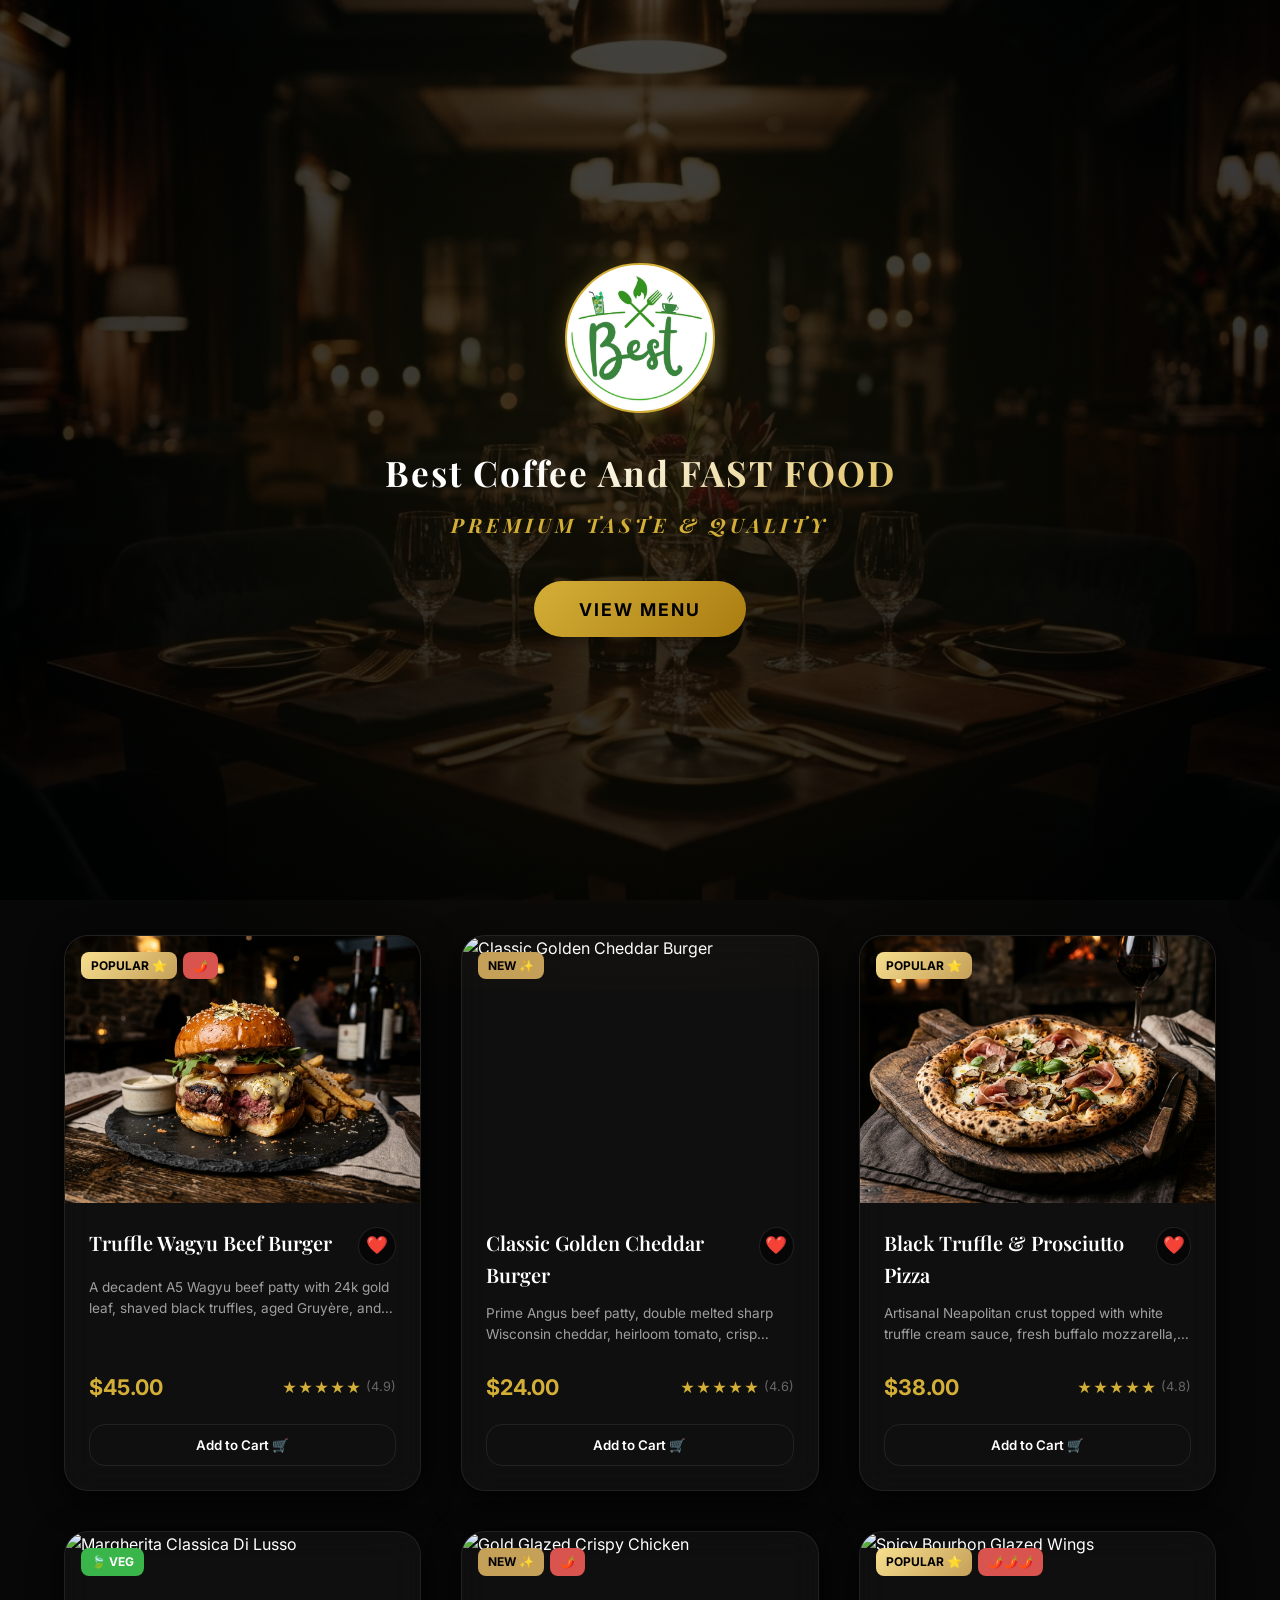
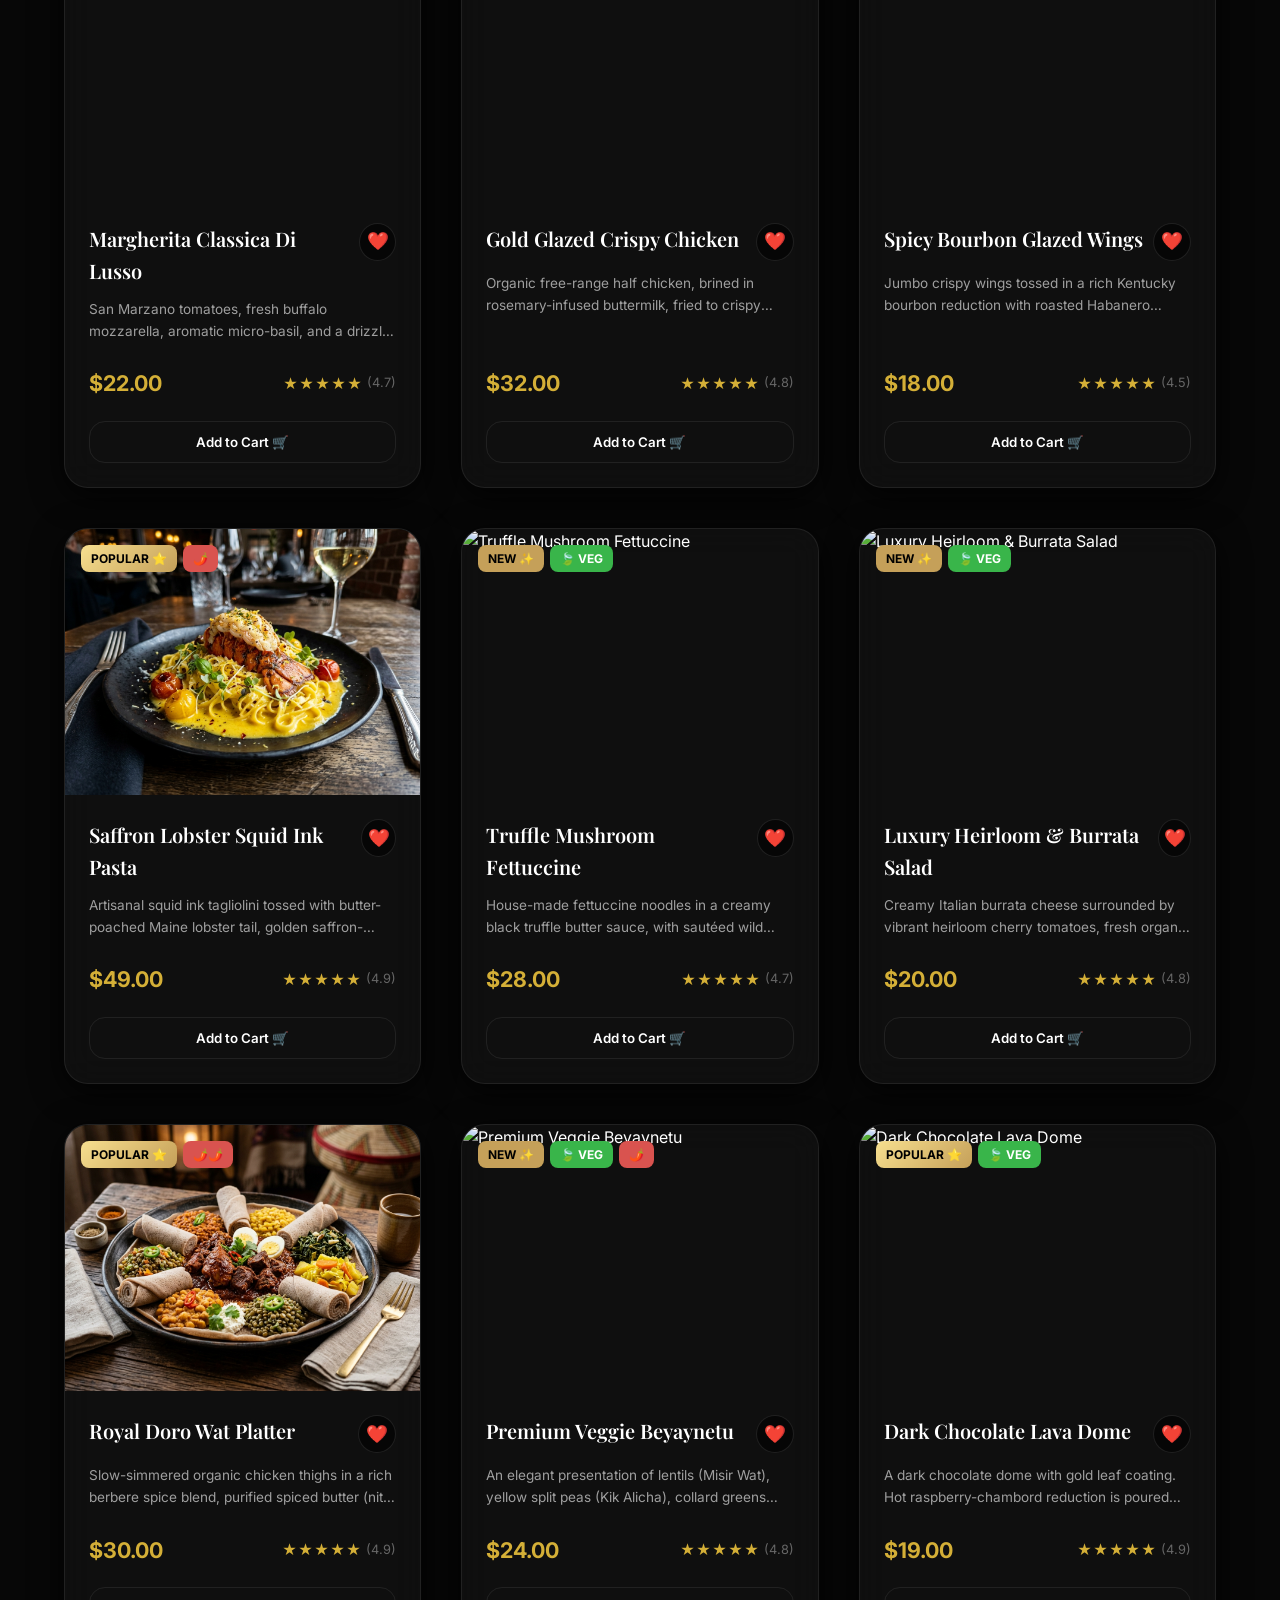
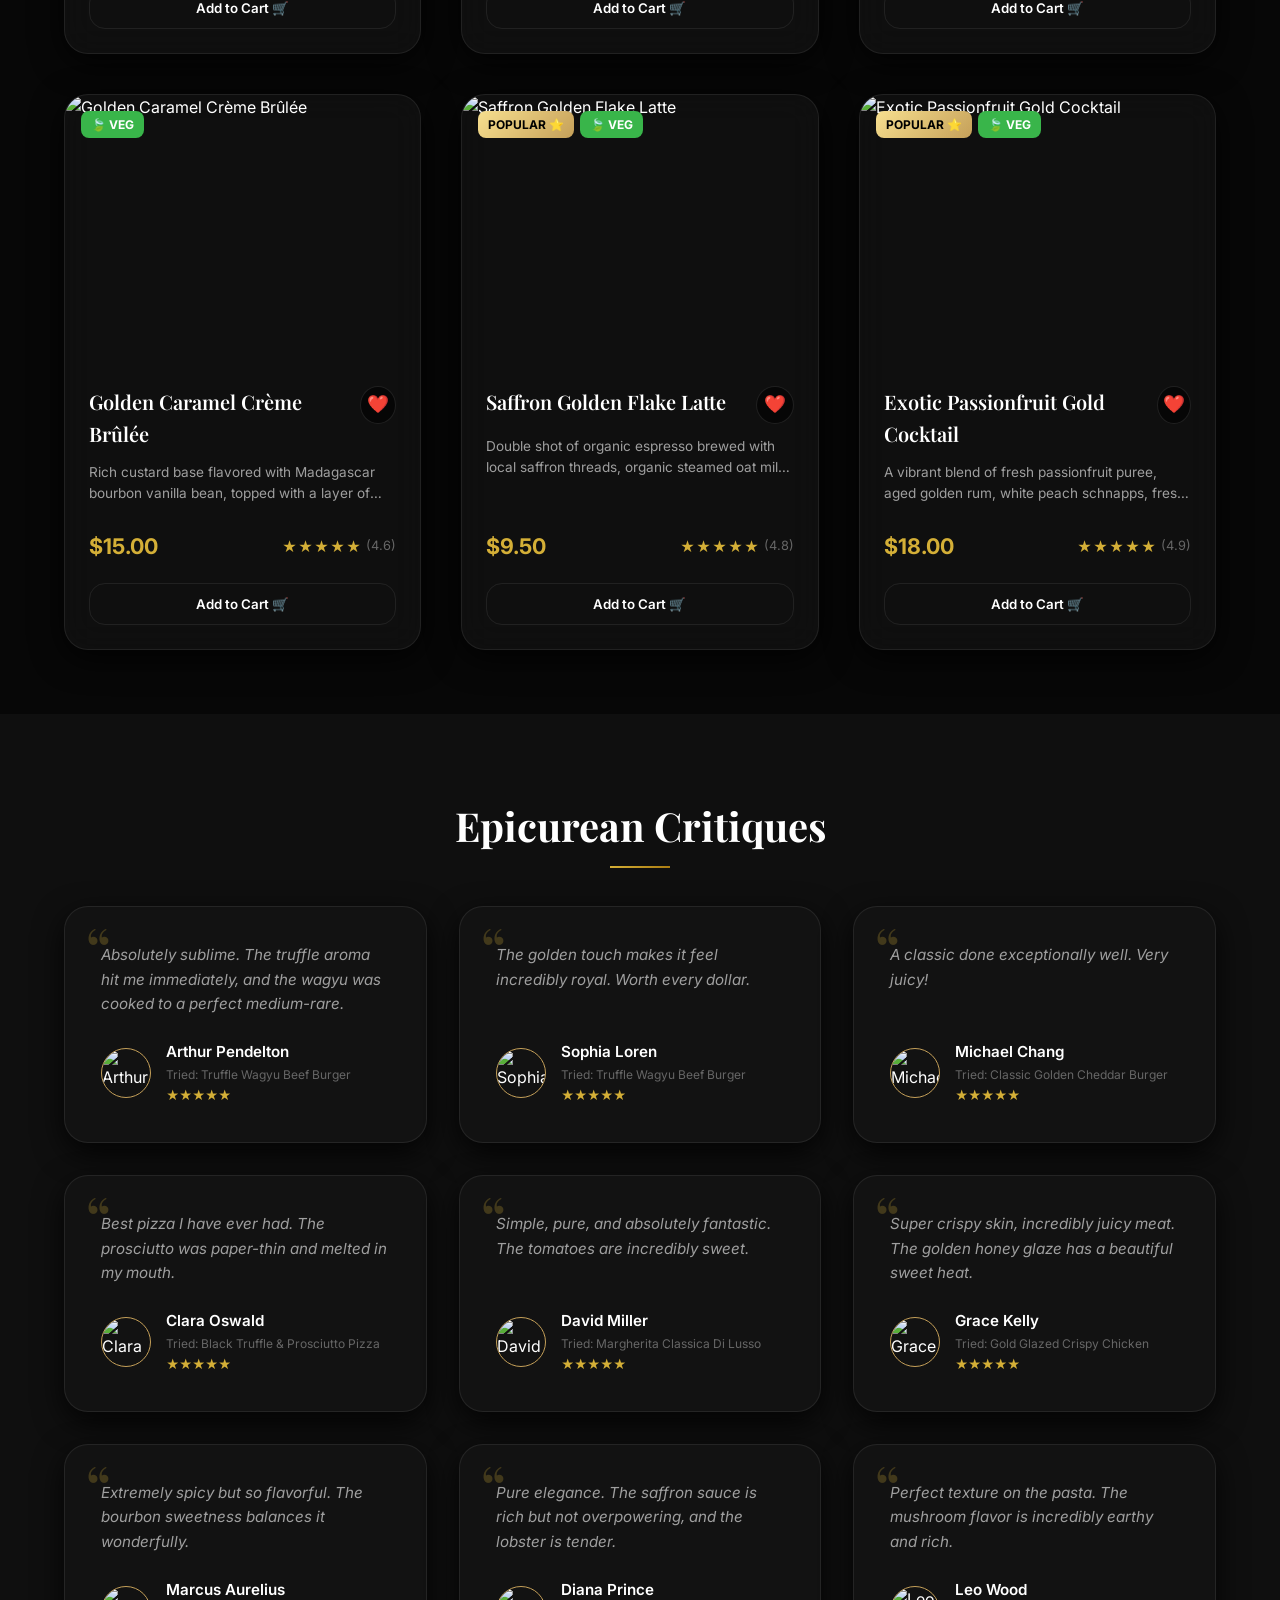
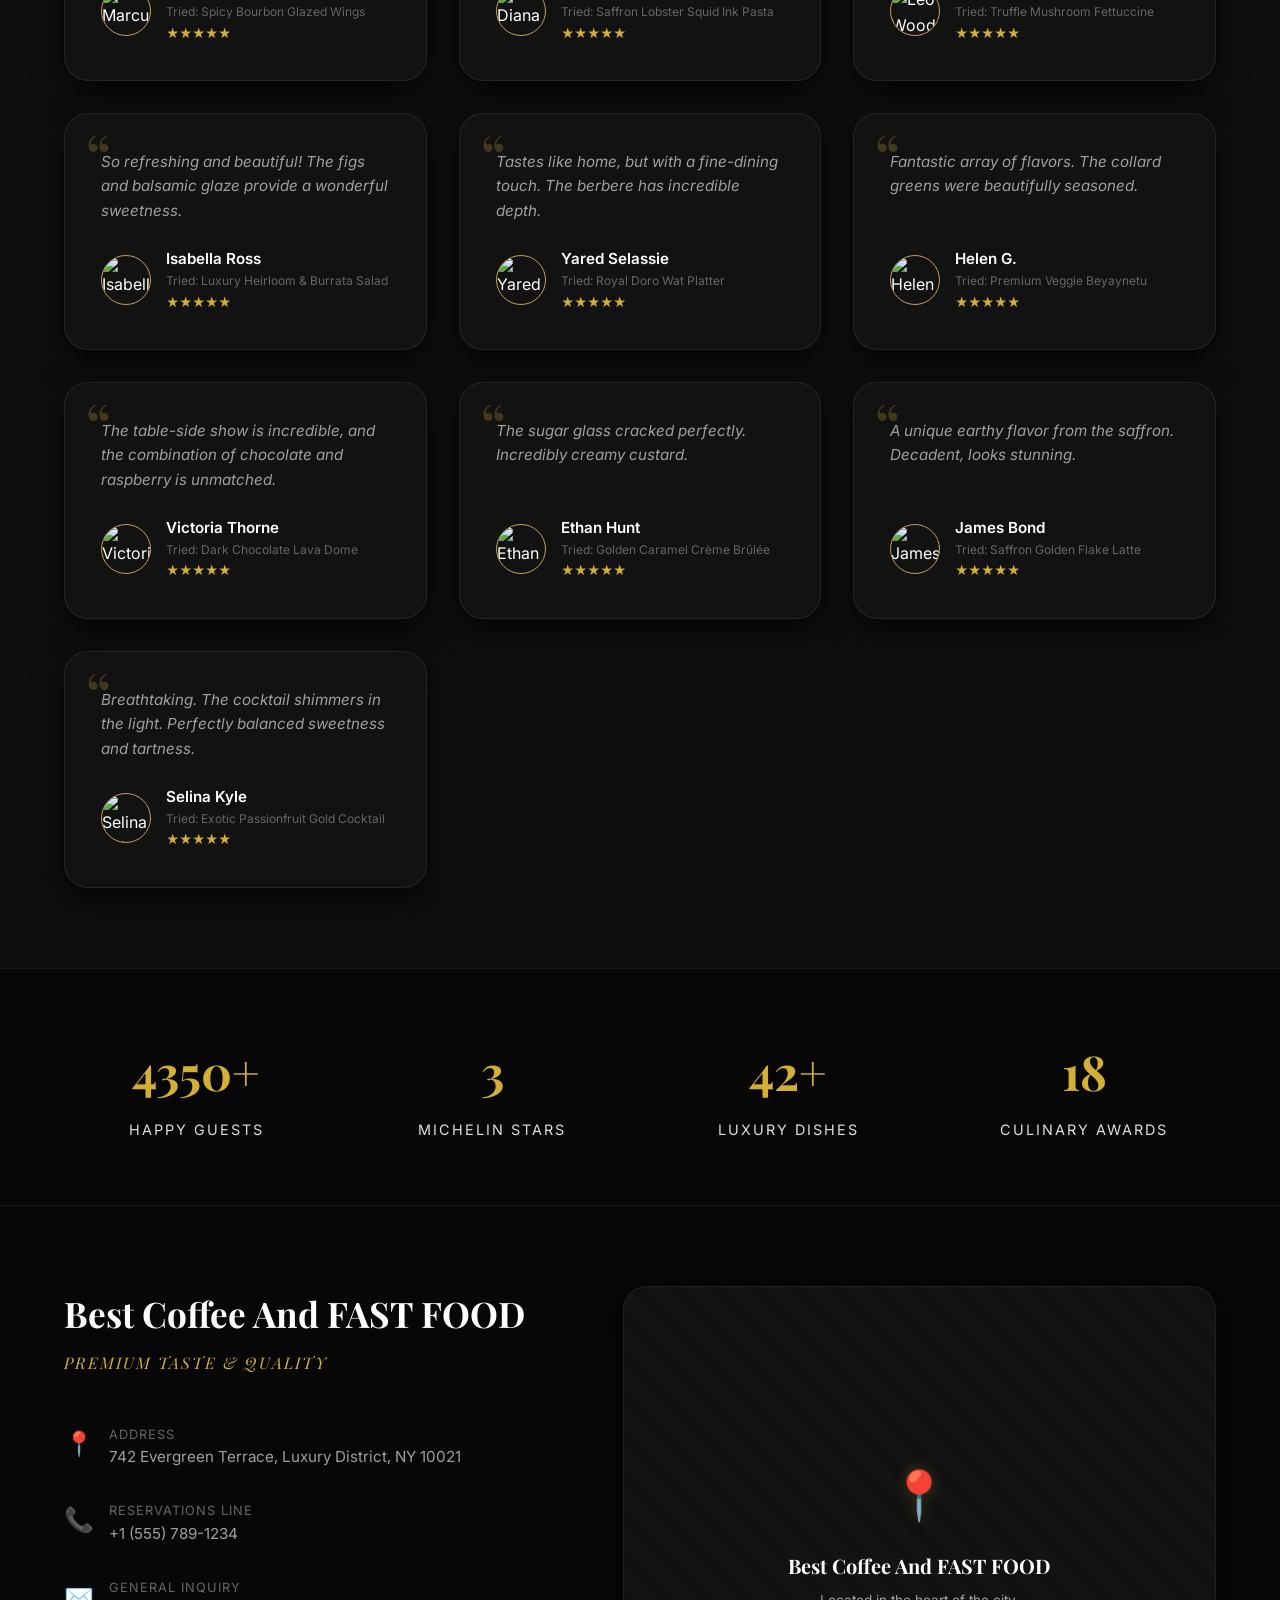
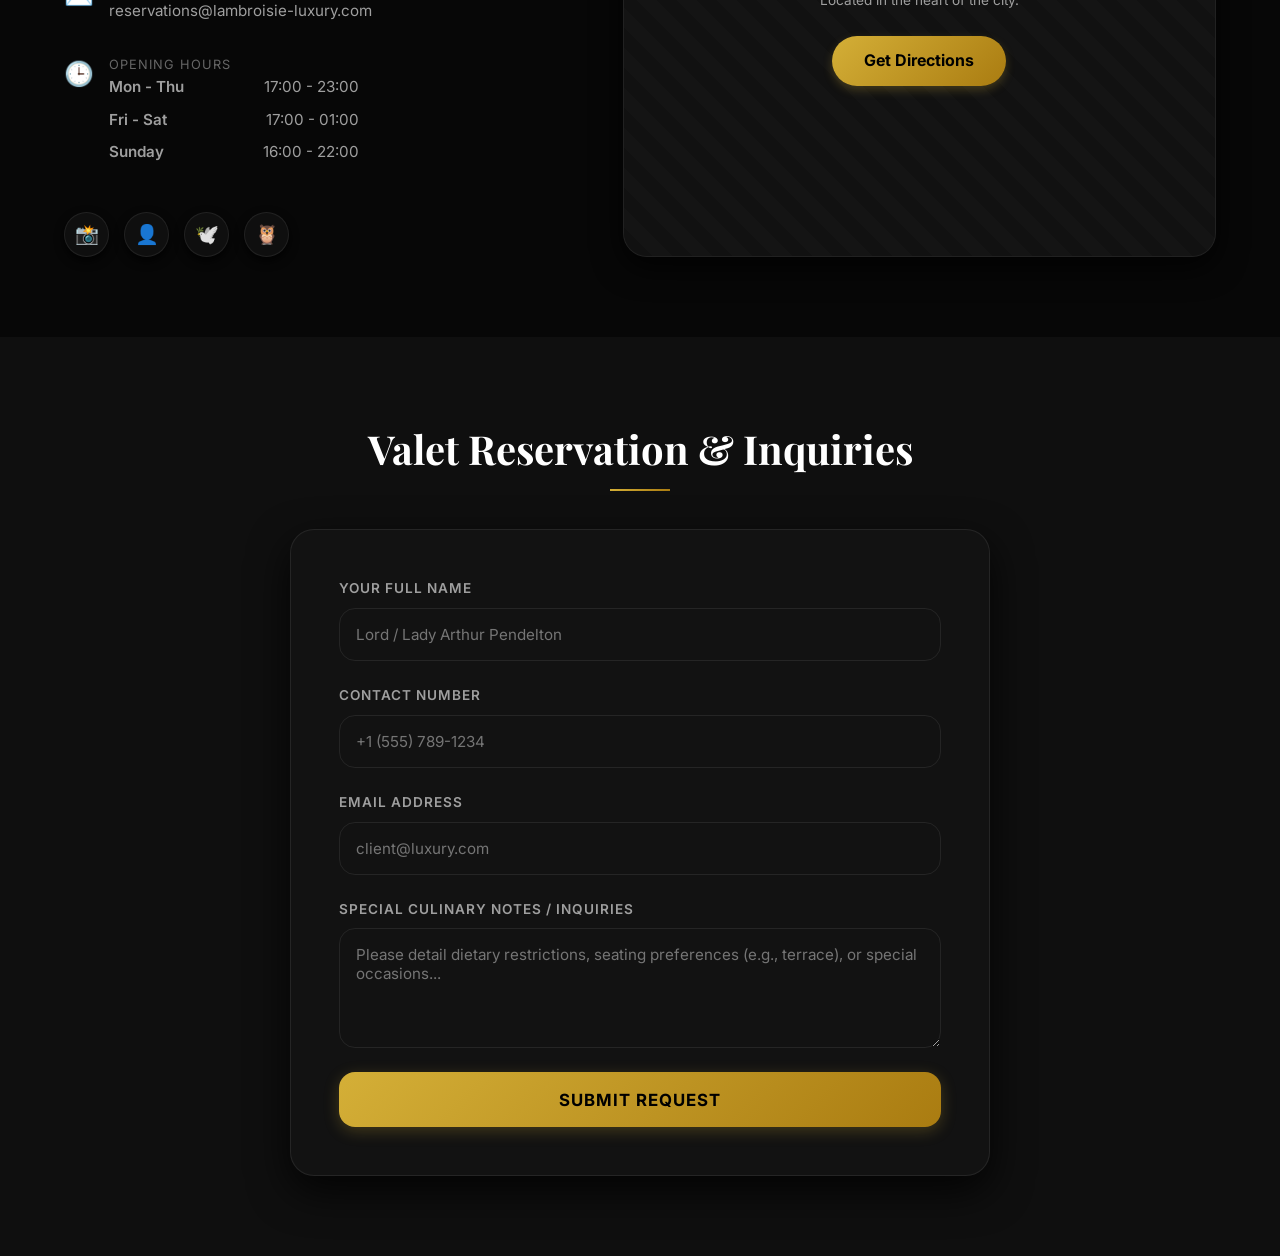
==== index.html @ 85e6dff6 "ff" ====
<!DOCTYPE html>
<html lang="en">
<head>
  <meta charset="UTF-8">
  <meta name="viewport" content="width=device-width, initial-scale=1.0">
  <title>Best Coffee And FAST FOOD | Premium Digital Culinary Experience</title>
  <meta name="description" content="Immerse yourself in a premium digital menu selection of exquisite coffee and fast food delights at Best Coffee And FAST FOOD.">
  
  <!-- CSS Stylesheets -->
  <link rel="stylesheet" href="css/style.css">
  <link rel="stylesheet" href="css/animations.css">
  <link rel="stylesheet" href="css/responsive.css">
</head>
<body class="dark-theme">

  <!-- 1. Welcoming Landing Page Overlay -->
  <div id="welcome-page">
    <div class="welcome-ambient-glow"></div>
    <div class="welcome-content">
      <img class="welcome-logo" src="images/logo.jpg" alt="L'Ambroisie Logo">
      <h1 class="welcome-title" style="font-size: 2.2rem;">Best Coffee And FAST FOOD</h1>
      <h2 class="welcome-subtitle">Premium Taste & Quality</h2>
      <button id="enter-menu-btn" class="welcome-btn" aria-label="Enter Digital Menu">View Menu</button>
    </div>
  </div>

  <!-- 2. Sticky Navigation Header -->
  <header id="main-header">
    <div class="brand-container">
      <img class="header-logo" src="images/logo.jpg" alt="L'Ambroisie Logo">
      <span class="header-title" style="font-size: 1.15rem;">Best Coffee And FAST FOOD</span>
    </div>
    
    <nav class="nav-menu" id="nav-menu">
      <ul class="nav-links">
        <li><a href="#hero-showcase">Welcome</a></li>
        <li><a href="#menu-section">Our Menu</a></li>
        <li><a href="#reviews-section">Critiques</a></li>
        <li><a href="#info-section">L'Atelier</a></li>
        <li><a href="#contact-section">Reservations</a></li>
      </ul>
    </nav>

    <div class="header-actions">
      <!-- Theme toggle -->
      <button class="action-btn" id="theme-toggle" aria-label="Switch Theme">☀️</button>
      
      <!-- QR Trigger -->
      <button class="action-btn" id="qr-toggle-btn" aria-label="Show QR Code">📱</button>

      <!-- Cart FAB (Header Action) -->
      <button class="action-btn" id="cart-toggle-btn" aria-label="View Shopping Cart">
        🛒
        <span id="cart-badge">0</span>
      </button>

      <!-- Hamburger menu (Mobile) -->
      <button class="hamburger" id="hamburger-btn" aria-label="Open Navigation Menu">
        <span class="bar"></span>
        <span class="bar"></span>
        <span class="bar"></span>
      </button>
    </div>
  </header>

  <!-- 3. Hero Section (Slides / Showcase) -->
  <section id="hero-showcase">
    <h2 class="hero-showcase-title" style="font-size: 3rem;">Best Coffee And FAST FOOD</h2>
    <span class="hero-showcase-subtitle">Premium Taste & Quality</span>
  </section>

  <!-- 4. Main Menu & Category Section -->
  <section id="menu-section" class="menu-section">
    <h2 class="section-title">Chef's Selection</h2>
    
    <!-- Controls (Search and Filters trigger) -->
    <div class="menu-controls">
      <div class="search-box-container">
        <button class="search-icon-btn" aria-label="Search Submit">🔍</button>
        <input class="search-input" type="text" id="search-input" placeholder="Search by name, description, ingredients...">
        <button class="search-clear" id="search-clear" aria-label="Clear Search">&times;</button>
      </div>
      
      <button class="filter-btn-trigger" id="filter-toggle-btn">
        <span>Filters</span> ⚙️
      </button>
    </div>

    <!-- Category Scrollable Row -->
    <div class="category-scroller-container">
      <div class="category-scroller" id="category-tabs">
        <!-- Rendered dynamically -->
      </div>
    </div>

    <!-- Food Cards Grid -->
    <div class="food-grid" id="food-grid">
      <!-- Rendered dynamically (or skeletons initially) -->
    </div>
  </section>

  <!-- 5. Reviews Critiques Section -->
  <section id="reviews-section" class="reviews-section">
    <h2 class="section-title">Epicurean Critiques</h2>
    <div class="reviews-carousel" id="reviews-carousel">
      <!-- Rendered dynamically -->
    </div>
  </section>

  <!-- 6. Counters Section -->
  <section id="counters-section" class="counters-section">
    <div class="counter-card">
      <div class="counter-val-wrapper"><span class="counter-val" data-target="15000">0</span>+</div>
      <div class="counter-label">Happy Guests</div>
    </div>
    <div class="counter-card">
      <div class="counter-val-wrapper"><span class="counter-val" data-target="3">0</span></div>
      <div class="counter-label">Michelin Stars</div>
    </div>
    <div class="counter-card">
      <div class="counter-val-wrapper"><span class="counter-val" data-target="42">0</span>+</div>
      <div class="counter-label">Luxury Dishes</div>
    </div>
    <div class="counter-card">
      <div class="counter-val-wrapper"><span class="counter-val" data-target="18">0</span></div>
      <div class="counter-label">Culinary Awards</div>
    </div>
  </section>

  <!-- 7. Restaurant Info / Map Section -->
  <section id="info-section" class="info-section">
    <div class="info-grid">
      <div class="info-details-column">
        <div class="info-header">
          <h3 class="info-restaurant-name">Best Coffee And FAST FOOD</h3>
          <span class="info-restaurant-tagline">Premium Taste & Quality</span>
        </div>

        <div class="info-item">
          <div class="info-icon">📍</div>
          <div class="info-text">
            <span class="info-label">Address</span>
            <span class="info-val">742 Evergreen Terrace, Luxury District, NY 10021</span>
          </div>
        </div>

        <div class="info-item">
          <div class="info-icon">📞</div>
          <div class="info-text">
            <span class="info-label">Reservations Line</span>
            <span class="info-val">+1 (555) 789-1234</span>
          </div>
        </div>

        <div class="info-item">
          <div class="info-icon">✉️</div>
          <div class="info-text">
            <span class="info-label">General Inquiry</span>
            <span class="info-val">reservations@lambroisie-luxury.com</span>
          </div>
        </div>

        <div class="info-item">
          <div class="info-icon">🕒</div>
          <div class="info-text">
            <span class="info-label">Opening Hours</span>
            <div class="hours-list">
              <div class="hours-row"><span>Mon - Thu</span> <span>17:00 - 23:00</span></div>
              <div class="hours-row"><span>Fri - Sat</span> <span>17:00 - 01:00</span></div>
              <div class="hours-row"><span>Sunday</span> <span>16:00 - 22:00</span></div>
            </div>
          </div>
        </div>

        <div class="social-links">
          <a class="social-icon" href="#" aria-label="Instagram">📸</a>
          <a class="social-icon" href="#" aria-label="Facebook">👤</a>
          <a class="social-icon" href="#" aria-label="Twitter">🕊️</a>
          <a class="social-icon" href="#" aria-label="Tripadvisor">🦉</a>
        </div>
      </div>

      <!-- Styled Map Placeholder -->
      <div class="map-column">
        <div class="map-placeholder-bg"></div>
        <div class="map-content">
          <div class="map-marker">📍</div>
          <h4 class="map-location-title">Best Coffee And FAST FOOD</h4>
          <p class="map-location-desc">Located in the heart of the city.</p>
          <a href="https://maps.google.com" target="_blank" rel="noopener noreferrer" class="directions-btn">Get Directions</a>
        </div>
      </div>
    </div>
  </section>

  <!-- 8. Reservation Form Section -->
  <section id="contact-section" class="contact-section">
    <h2 class="section-title">Valet Reservation & Inquiries</h2>
    <div class="contact-container">
      <form id="contact-form" novalidate>
        <div class="form-group">
          <label class="form-label" for="contact-name">Your Full Name</label>
          <input class="form-input" type="text" id="contact-name" placeholder="Lord / Lady Arthur Pendelton" required>
        </div>

        <div class="form-group">
          <label class="form-label" for="contact-phone">Contact Number</label>
          <input class="form-input" type="tel" id="contact-phone" placeholder="+1 (555) 789-1234" required>
        </div>

        <div class="form-group">
          <label class="form-label" for="contact-email">Email Address</label>
          <input class="form-input" type="email" id="contact-email" placeholder="client@luxury.com" required>
        </div>

        <div class="form-group">
          <label class="form-label" for="contact-message">Special Culinary Notes / Inquiries</label>
          <textarea class="form-input" id="contact-message" placeholder="Please detail dietary restrictions, seating preferences (e.g., terrace), or special occasions..." required></textarea>
        </div>

        <button class="submit-btn" type="submit">Submit Request</button>
      </form>
    </div>
  </section>

  <!-- 9. Cart Sliding Drawer -->
  <div class="overlay" id="cart-overlay"></div>
  <div class="drawer" id="cart-drawer">
    <div class="drawer-header">
      <h3 class="drawer-title">Selected Delicacies</h3>
      <button class="drawer-close" id="close-cart-btn" aria-label="Close Cart">&times;</button>
    </div>
    <div class="drawer-body">
      <div class="cart-items" id="cart-items">
        <!-- Rendered dynamically -->
      </div>
    </div>
    <div class="drawer-footer">
      <div class="cart-summary-row">
        <span>Subtotal</span>
        <span id="cart-subtotal">$0.00</span>
      </div>
      <div class="cart-summary-row">
        <span>V.A.T (10%)</span>
        <span id="cart-tax">$0.00</span>
      </div>
      <div class="cart-summary-row">
        <span>Service Charge (5%)</span>
        <span id="cart-service">$0.00</span>
      </div>
      <div class="cart-summary-row grand-total">
        <span>Total Sum</span>
        <span id="cart-total">$0.00</span>
      </div>
      <div class="cart-drawer-buttons">
        <button class="cart-btn clear-btn" id="clear-cart-btn">Clear</button>
        <button class="cart-btn checkout-btn" id="checkout-btn">Checkout</button>
      </div>
    </div>
  </div>

  <!-- 10. Filters Sliding Drawer -->
  <div class="overlay" id="filter-overlay"></div>
  <div class="drawer" id="filter-drawer">
    <div class="drawer-header">
      <h3 class="drawer-title">Refine Selection</h3>
      <button class="drawer-close" id="close-filter-btn" aria-label="Close Filters">&times;</button>
    </div>
    <div class="drawer-body">
      <!-- Price Limit -->
      <div class="filter-group">
        <h4 class="filter-group-title">Maximum Budget</h4>
        <div class="price-slider-container">
          <input class="range-input" type="range" id="filter-price-slider" min="5" max="60" value="60">
          <div class="price-range-info">
            <span>$5</span>
            <span id="filter-price-val">$60</span>
          </div>
        </div>
      </div>

      <!-- Specific Badges -->
      <div class="filter-group">
        <h4 class="filter-group-title">Dietary & Style</h4>
        
        <div class="toggle-item">
          <div class="toggle-label">
            <span class="toggle-label-title">Vegetarian</span>
            <span class="toggle-label-desc">Only display plant-based creations</span>
          </div>
          <label class="switch">
            <input type="checkbox" id="filter-veg">
            <span class="slider"></span>
          </label>
        </div>

        <div class="toggle-item">
          <div class="toggle-label">
            <span class="toggle-label-title">Spicy Pleasures</span>
            <span class="toggle-label-desc">Include dishes with spice profiles</span>
          </div>
          <label class="switch">
            <input type="checkbox" id="filter-spicy">
            <span class="slider"></span>
          </label>
        </div>

        <div class="toggle-item">
          <div class="toggle-label">
            <span class="toggle-label-title">Michelin Popular</span>
            <span class="toggle-label-desc">Popular guest recommendations</span>
          </div>
          <label class="switch">
            <input type="checkbox" id="filter-popular">
            <span class="slider"></span>
          </label>
        </div>

        <div class="toggle-item">
          <div class="toggle-label">
            <span class="toggle-label-title">New Arrivals</span>
            <span class="toggle-label-desc">Freshly prepared creations</span>
          </div>
          <label class="switch">
            <input type="checkbox" id="filter-new">
            <span class="slider"></span>
          </label>
        </div>
      </div>
    </div>
    <div class="drawer-footer">
      <div class="cart-drawer-buttons">
        <button class="cart-btn clear-btn" id="reset-filters-btn">Reset</button>
        <button class="cart-btn checkout-btn" id="apply-filters-btn">Apply</button>
      </div>
    </div>
  </div>

  <!-- 11. Food Details Modal Popup -->
  <div class="modal-overlay" id="details-overlay"></div>
  <div class="modal-container" id="details-modal">
    <button class="modal-close-btn" id="close-modal-btn" aria-label="Close Details Modal">&times;</button>
    <div class="modal-body">
      <div class="modal-grid">
        <div class="modal-img-wrapper">
          <img id="modal-img" src="" alt="">
        </div>
        <div class="modal-content-wrapper">
          <div class="modal-title-row">
            <h3 class="modal-title" id="modal-title">Food Item</h3>
          </div>
          <div class="modal-meta-row">
            <span class="modal-price" id="modal-price">$0.00</span>
            <span class="modal-rating-text" id="modal-rating">★ 4.9 (24 Reviews)</span>
          </div>
          <p class="modal-desc" id="modal-desc">Detailed item description goes here.</p>

          <div class="modal-specs">
            <div class="spec-item">
              <span class="spec-label">Est. Calories</span>
              <span class="spec-val" id="modal-calories">000 kcal</span>
            </div>
            <div class="spec-item">
              <span class="spec-label">Cooking Time</span>
              <span class="spec-val" id="modal-time">00 min</span>
            </div>
          </div>

          <div class="modal-lists">
            <div>
              <h4 class="modal-list-title">Ingredients</h4>
              <ul id="modal-ingredients">
                <!-- Rendered dynamically -->
              </ul>
            </div>
            <div>
              <h4 class="modal-list-title">Allergens</h4>
              <ul id="modal-allergens">
                <!-- Rendered dynamically -->
              </ul>
            </div>
          </div>

          <!-- Quantity / Buy selectors -->
          <div class="modal-action-row">
            <div class="modal-qty-container">
              <button class="modal-qty-btn" id="modal-dec-qty">-</button>
              <span class="modal-qty-val" id="modal-qty-val">1</span>
              <button class="modal-qty-btn" id="modal-inc-qty">+</button>
            </div>
            <button class="modal-add-btn" id="modal-add-cart-btn">Add to Selection</button>
          </div>

          <!-- Customer Reviews section -->
          <div class="modal-reviews-section">
            <h4 class="modal-reviews-title">Gastronomic Appraisals</h4>
            <div class="modal-reviews-list" id="modal-reviews-list">
              <!-- Rendered dynamically -->
            </div>
          </div>
        </div>
      </div>
    </div>
  </div>

  <!-- 12. QR Code Viewer Modal -->
  <div class="modal-overlay" id="qr-overlay"></div>
  <div class="modal-container" id="qr-modal" style="max-width: 400px;">
    <button class="modal-close-btn" id="close-qr-btn" aria-label="Close QR Modal">&times;</button>
    <div class="qr-modal-body">
      <h3 class="modal-title">Mobile Menu Sync</h3>
      <p class="qr-desc" style="margin-top: 0.5rem;">Scan with your mobile camera to take Best Coffee And FAST FOOD with you.</p>
      
      <!-- Premium inline golden SVG QR Code -->
      <div class="qr-code-wrapper">
        <svg width="200" height="200" viewBox="0 0 29 29" fill="none" xmlns="http://www.w3.org/2000/svg">
          <!-- Background QR blocks -->
          <rect width="29" height="29" fill="#FFFFFF"/>
          <path d="M0 0h9v9H0V0zm1 1v7h7V1H1zm1 1h5v5H2V2zm8-2h1v1h-1V0zm2 0h2v1h-2V0zm4 0h1v1h-1V0zm1 0h2v2h-1v-1h-1V0zm2 0h1v3h-1V0zm1 0h1v1h-1V0zm-9 2h1v1h-1V2zm4 0h1v1h-1V2zm1 0h1v1h-1V2zm-9 7h1v1h-1V9zm6 0h1v1h-1V9zm6 0h1v1h-1V9zm2 0h1v1h-1V9zm2 0h1v1h-1V9zm-16 1h9v9H0v-9zm1 1v7h7V11H1zm1 1h5v5H2v-5zm17-2h1v1h-1v-1zm1 0h2v1h-2v-1zm4 0h1v1h-1v-1zm-9 2h1v1h-1v-1zm2 0h1v1h-1v-1zm5 0h1v1h-1v-1zm2 0h1v1h-1v-1zm-10 2h2v1h-2v-1zm3 0h1v1h-1v-1zm4 0h1v1h-1v-1zm-8 2h1v2h-1v-2zm2 0h1v1h-1v-1zm1 0h2v1h-2v-1zm4 0h1v1h-1v-1zm-8 2h1v1h-1v-1zm4 0h1v1h-1v-1zm2 0h1v1h-1v-1zm-9 2h1v1h-1v-1zm6 0h1v1h-1v-1zm2 0h1v1h-1v-1zm3 0h1v1h-1v-1zm2 0h1v1h-1v-1zm-14 2h1v1h-1v-1zm3 0h2v1h-2v-1zm5 0h1v1h-1v-1zm1 0h2v1h-2v-1zm5 0h1v1h-1v-1z" fill="#000000"/>
          <!-- Gold corners -->
          <rect x="0" y="0" width="9" height="9" fill="none" stroke="#d4af37" stroke-width="0.5"/>
          <rect x="0" y="20" width="9" height="9" fill="none" stroke="#d4af37" stroke-width="0.5"/>
          <rect x="20" y="0" width="9" height="9" fill="none" stroke="#d4af37" stroke-width="0.5"/>
        </svg>
      </div>
      
      <p class="qr-desc">URL: <code>https://bestcoffeeandfastfood.menu</code></p>
    </div>
  </div>

  <!-- 13. Dynamic Toast Container -->
  <div id="toast-container"></div>

  <!-- 14. Floating UI controls -->
  <button class="scroll-top-btn" id="scroll-top-btn" aria-label="Scroll back to top">▲</button>

  <!-- JS Scripts inclusion (Dependencies first) -->
  <script src="js/menu-data.js"></script>
  <script src="js/storage.js"></script>
  <script src="js/theme.js"></script>
  <script src="js/cart.js"></script>
  <script src="js/search.js"></script>
  <script src="js/filter.js"></script>
  <script src="js/app.js"></script>
</body>
</html>
---- css/style.css ----
@import url('https://fonts.googleapis.com/css2?family=Inter:wght@300;400;500;600;700&family=Playfair+Display:ital,wght@0,400;0,600;0,700;1,400&display=swap');

/* Define Design Tokens & Themes */
:root {
  /* Colors */
  --gold-primary: #d4af37;
  --gold-secondary: #c5a059;
  --gold-glow: rgba(212, 175, 55, 0.25);
  --gold-gradient: linear-gradient(135deg, #d4af37 0%, #aa7c11 100%);
  --gold-light-gradient: linear-gradient(135deg, #f7df8f 0%, #c5a059 100%);
  
  /* Dark Theme Variable Defaults */
  --bg-color: #070707;
  --bg-accent: #0f0f0f;
  --bg-glass: rgba(18, 18, 18, 0.7);
  --bg-glass-card: rgba(22, 22, 22, 0.55);
  --border-color: rgba(255, 255, 255, 0.08);
  --border-glow: rgba(212, 175, 55, 0.15);
  --text-primary: #ffffff;
  --text-secondary: #9f9f9f;
  --text-muted: #666666;
  --shadow-color: rgba(0, 0, 0, 0.8);
  --skeleton-bg: #1c1c1c;
  --skeleton-shimmer: #2e2e2e;
  --toast-bg: rgba(20, 20, 20, 0.95);
  
  /* Fonts */
  --font-serif: 'Playfair Display', serif;
  --font-sans: 'Inter', sans-serif;
  
  /* Other UI Settings */
  --blur-radius: 16px;
  --border-radius-sm: 8px;
  --border-radius-md: 16px;
  --border-radius-lg: 24px;
  --border-radius-xl: 40px;
}

/* Light Theme Variables override */
body.light-theme {
  --bg-color: #faf9f6;
  --bg-accent: #f2efe9;
  --bg-glass: rgba(250, 249, 246, 0.85);
  --bg-glass-card: rgba(255, 255, 255, 0.75);
  --border-color: rgba(0, 0, 0, 0.08);
  --border-glow: rgba(197, 160, 89, 0.25);
  --text-primary: #121212;
  --text-secondary: #5a5a5a;
  --text-muted: #8c8c8c;
  --shadow-color: rgba(0, 0, 0, 0.06);
  --skeleton-bg: #e8e6e0;
  --skeleton-shimmer: #d6d3c9;
  --toast-bg: rgba(255, 255, 255, 0.98);
}

/* Global Reset & Base Styles */
* {
  margin: 0;
  padding: 0;
  box-sizing: border-box;
  outline: none;
}

html {
  scroll-behavior: smooth;
  font-size: 16px;
}

body {
  font-family: var(--font-sans);
  background-color: var(--bg-color);
  color: var(--text-primary);
  line-height: 1.6;
  overflow-x: hidden;
  transition: background-color 0.4s ease, color 0.4s ease;
}

/* Scrollbar Customization */
::-webkit-scrollbar {
  width: 8px;
  height: 8px;
}

::-webkit-scrollbar-track {
  background: var(--bg-color);
}

::-webkit-scrollbar-thumb {
  background: var(--border-color);
  border-radius: var(--border-radius-sm);
}

::-webkit-scrollbar-thumb:hover {
  background: var(--gold-secondary);
}

/* Welcome Page (Overlay) Screen */
#welcome-page {
  position: fixed;
  top: 0;
  left: 0;
  width: 100vw;
  height: 100vh;
  z-index: 9999;
  background-image: linear-gradient(rgba(0, 0, 0, 0.75), rgba(0, 0, 0, 0.85)), url('../images/hero.jpg');
  background-size: cover;
  background-position: center;
  display: flex;
  flex-direction: column;
  align-items: center;
  justify-content: center;
  text-align: center;
  color: #ffffff;
}

.welcome-ambient-glow {
  position: absolute;
  top: -10%;
  left: -10%;
  width: 120%;
  height: 120%;
  background: radial-gradient(circle, rgba(212, 175, 55, 0.08) 0%, rgba(0,0,0,0) 70%);
  z-index: 1;
  pointer-events: none;
  animation: ambientGlow 10s ease-in-out infinite;
}

.welcome-content {
  position: relative;
  z-index: 2;
  max-width: 600px;
  padding: 2rem;
  display: flex;
  flex-direction: column;
  align-items: center;
}

.welcome-logo {
  width: 150px;
  height: 150px;
  border-radius: 50%;
  border: 2px solid var(--gold-primary);
  margin-bottom: 2rem;
  box-shadow: 0 0 25px var(--gold-glow);
  background-color: #ffffff;
  padding: 4px;
  object-fit: contain;
}

.welcome-title {
  font-family: var(--font-serif);
  font-size: 3.5rem;
  font-weight: 700;
  letter-spacing: 2px;
  margin-bottom: 0.5rem;
  background: linear-gradient(135deg, #ffffff 30%, #e2c262 100%);
  -webkit-background-clip: text;
  -webkit-text-fill-color: transparent;
}

.welcome-subtitle {
  font-family: var(--font-serif);
  font-size: 1.25rem;
  font-style: italic;
  color: var(--gold-primary);
  letter-spacing: 4px;
  text-transform: uppercase;
  margin-bottom: 2.5rem;
}

.welcome-btn {
  background: var(--gold-gradient);
  border: none;
  color: #000000;
  font-family: var(--font-sans);
  font-weight: 700;
  font-size: 1.1rem;
  text-transform: uppercase;
  letter-spacing: 2px;
  padding: 1.1rem 2.8rem;
  border-radius: var(--border-radius-xl);
  cursor: pointer;
  box-shadow: 0 4px 15px rgba(0, 0, 0, 0.4);
  transition: all 0.4s cubic-bezier(0.165, 0.84, 0.44, 1);
  position: relative;
  overflow: hidden;
}

.welcome-btn::before {
  content: '';
  position: absolute;
  top: 0;
  left: -100%;
  width: 100%;
  height: 100%;
  background: linear-gradient(90deg, rgba(255, 255, 255, 0) 0%, rgba(255, 255, 255, 0.3) 50%, rgba(255, 255, 255, 0) 100%);
  transition: all 0.6s ease;
}

.welcome-btn:hover {
  transform: translateY(-4px) scale(1.03);
  box-shadow: 0 10px 30px var(--gold-glow);
}

.welcome-btn:hover::before {
  left: 100%;
}

/* Main Navigation Header */
#main-header {
  position: absolute;
  top: 0;
  left: 0;
  width: 100%;
  z-index: 100;
  padding: 1.5rem 5%;
  background: transparent;
  display: flex;
  justify-content: space-between;
  align-items: center;
  transition: all 0.4s ease;
}

#main-header.sticky {
  position: fixed;
  background: var(--bg-glass);
  backdrop-filter: blur(var(--blur-radius));
  border-bottom: 1px solid var(--border-color);
  padding: 1rem 5%;
  box-shadow: 0 10px 30px var(--shadow-color);
}

.brand-container {
  display: flex;
  align-items: center;
  gap: 12px;
}

.header-logo {
  width: 45px;
  height: 45px;
  border-radius: 50%;
  border: 1px solid var(--gold-primary);
  background-color: #ffffff;
  padding: 2px;
  object-fit: contain;
}

.header-title {
  font-family: var(--font-serif);
  font-size: 1.6rem;
  font-weight: 600;
  letter-spacing: 1px;
}

.nav-links {
  display: flex;
  list-style: none;
  gap: 2.5rem;
}

.nav-links a {
  text-decoration: none;
  color: var(--text-primary);
  font-size: 0.95rem;
  font-weight: 500;
  letter-spacing: 1px;
  transition: color 0.3s ease;
  position: relative;
}

.nav-links a::after {
  content: '';
  position: absolute;
  bottom: -4px;
  left: 0;
  width: 0;
  height: 1px;
  background: var(--gold-primary);
  transition: width 0.3s ease;
}

.nav-links a:hover {
  color: var(--gold-primary);
}

.nav-links a:hover::after {
  width: 100%;
}

.header-actions {
  display: flex;
  align-items: center;
  gap: 1.25rem;
}

.action-btn {
  background: none;
  border: none;
  color: var(--text-primary);
  font-size: 1.35rem;
  cursor: pointer;
  transition: transform 0.3s ease, color 0.3s ease;
  position: relative;
}

.action-btn:hover {
  color: var(--gold-primary);
  transform: translateY(-2px);
}

/* Cart Toggle Badge */
#cart-badge {
  position: absolute;
  top: -8px;
  right: -8px;
  background: var(--gold-primary);
  color: #000000;
  font-size: 0.75rem;
  font-weight: 700;
  width: 18px;
  height: 18px;
  border-radius: 50%;
  display: flex;
  align-items: center;
  justify-content: center;
  opacity: 0;
  transform: scale(0);
  transition: all 0.3s cubic-bezier(0.175, 0.885, 0.32, 1.275);
}

#cart-badge.has-items {
  opacity: 1;
  transform: scale(1);
}

/* Mobile Hamburger Menu */
.hamburger {
  display: none;
  cursor: pointer;
  background: none;
  border: none;
}

.bar {
  display: block;
  width: 25px;
  height: 2px;
  margin: 5px auto;
  background-color: var(--text-primary);
  transition: all 0.3s ease-in-out;
}

/* Main Showcase Section (Hero overlay) */
#hero-showcase {
  height: 60vh;
  min-height: 450px;
  background-image: linear-gradient(rgba(0, 0, 0, 0.7), rgba(var(--bg-color), 0.95)), url('../images/hero.jpg');
  background-size: cover;
  background-position: center;
  display: flex;
  flex-direction: column;
  justify-content: center;
  align-items: center;
  text-align: center;
  padding: 0 1.5rem;
}

.hero-showcase-title {
  font-family: var(--font-serif);
  font-size: 4rem;
  font-weight: 700;
  letter-spacing: 1px;
  margin-bottom: 0.5rem;
}

.hero-showcase-subtitle {
  font-family: var(--font-serif);
  font-size: 1.15rem;
  font-style: italic;
  color: var(--gold-primary);
  letter-spacing: 5px;
  text-transform: uppercase;
}

/* Menu Content Main Grid Section */
.menu-section {
  padding: 4rem 5%;
}

.section-title {
  font-family: var(--font-serif);
  font-size: 2.5rem;
  text-align: center;
  margin-bottom: 3rem;
  position: relative;
}

.section-title::after {
  content: '';
  position: absolute;
  bottom: -10px;
  left: 50%;
  transform: translateX(-50%);
  width: 60px;
  height: 2px;
  background: var(--gold-gradient);
}

/* Category Tabs Scroller */
.category-scroller-container {
  position: relative;
  margin-bottom: 3rem;
}

.category-scroller {
  display: flex;
  gap: 1rem;
  overflow-x: auto;
  padding: 0.75rem 0.5rem;
  scrollbar-width: none; /* Hide scrollbar for Firefox */
}

.category-scroller::-webkit-scrollbar {
  display: none; /* Hide scrollbar for Chrome/Safari */
}

.category-tab {
  display: flex;
  align-items: center;
  gap: 10px;
  background: var(--bg-glass-card);
  border: 1px solid var(--border-color);
  padding: 0.85rem 1.6rem;
  border-radius: var(--border-radius-xl);
  color: var(--text-primary);
  font-family: var(--font-sans);
  font-weight: 500;
  font-size: 0.95rem;
  cursor: pointer;
  white-space: nowrap;
  transition: all 0.3s ease;
  box-shadow: 0 4px 10px var(--shadow-color);
}

.category-tab:hover {
  transform: translateY(-2px);
  border-color: var(--gold-secondary);
}

.category-tab.active {
  background: var(--gold-gradient);
  border-color: var(--gold-primary);
  color: #000000;
  box-shadow: 0 4px 15px var(--gold-glow);
}

.category-tab-icon {
  font-size: 1.2rem;
}

/* Search and Filter top control block */
.menu-controls {
  display: grid;
  grid-template-columns: 1fr auto;
  gap: 1.5rem;
  margin-bottom: 2.5rem;
}

.search-box-container {
  position: relative;
  background: var(--bg-glass-card);
  border: 1px solid var(--border-color);
  border-radius: var(--border-radius-xl);
  display: flex;
  align-items: center;
  padding: 0 1.5rem;
  box-shadow: 0 4px 10px var(--shadow-color);
}

.search-icon-btn {
  font-size: 1.1rem;
  color: var(--text-secondary);
  background: none;
  border: none;
}

.search-input {
  width: 100%;
  background: none;
  border: none;
  color: var(--text-primary);
  padding: 1rem 1rem;
  font-size: 1rem;
  font-family: var(--font-sans);
}

.search-clear {
  position: absolute;
  right: 1.5rem;
  font-size: 1.25rem;
  background: none;
  border: none;
  color: var(--text-muted);
  cursor: pointer;
  display: none;
}

.search-clear.active {
  display: block;
}

.filter-btn-trigger {
  display: flex;
  align-items: center;
  gap: 8px;
  background: var(--bg-glass-card);
  border: 1px solid var(--border-color);
  color: var(--text-primary);
  padding: 0.85rem 1.75rem;
  border-radius: var(--border-radius-xl);
  font-family: var(--font-sans);
  font-weight: 500;
  font-size: 1rem;
  cursor: pointer;
  box-shadow: 0 4px 10px var(--shadow-color);
  transition: all 0.3s ease;
}

.filter-btn-trigger:hover {
  border-color: var(--gold-primary);
  transform: translateY(-2px);
}

/* Food Cards Grid System */
.food-grid {
  display: grid;
  grid-template-columns: repeat(auto-fill, minmax(280px, 1fr));
  gap: 2.5rem;
}

/* Glassmorphism Food Cards */
.food-card {
  background: var(--bg-glass-card);
  border: 1px solid var(--border-color);
  border-radius: var(--border-radius-lg);
  overflow: hidden;
  box-shadow: 0 8px 32px var(--shadow-color);
  backdrop-filter: blur(var(--blur-radius));
  display: flex;
  flex-direction: column;
  height: 100%;
  transition: all 0.4s cubic-bezier(0.165, 0.84, 0.44, 1);
  animation: fadeInUp 0.6s cubic-bezier(0.16, 1, 0.3, 1) both;
}

.food-card:hover {
  transform: translateY(-8px);
  border-color: var(--gold-secondary);
  box-shadow: 0 15px 40px var(--border-glow);
}

.food-card-img-container {
  position: relative;
  width: 100%;
  padding-top: 75%; /* 4:3 Aspect Ratio */
  overflow: hidden;
  cursor: pointer;
}

.food-card-img {
  position: absolute;
  top: 0;
  left: 0;
  width: 100%;
  height: 100%;
  object-fit: cover;
  transition: transform 0.6s ease;
}

.food-card:hover .food-card-img {
  transform: scale(1.08);
}

.card-badges {
  position: absolute;
  top: 1rem;
  left: 1rem;
  display: flex;
  flex-wrap: wrap;
  gap: 6px;
  pointer-events: none;
}

.badge {
  font-size: 0.75rem;
  font-weight: 700;
  text-transform: uppercase;
  padding: 4px 10px;
  border-radius: var(--border-radius-sm);
  color: #000000;
}

.badge-popular {
  background: var(--gold-light-gradient);
}

.badge-new {
  background: #c5a059;
}

.badge-veg {
  background: #39b54a;
  color: #ffffff;
}

.badge-spicy {
  background: #d9534f;
  color: #ffffff;
}

.fav-btn {
  background: rgba(0, 0, 0, 0.55);
  border: 1px solid rgba(255, 255, 255, 0.1);
  color: #ffffff;
  font-size: 1.1rem;
  width: 38px;
  height: 38px;
  border-radius: 50%;
  display: flex;
  align-items: center;
  justify-content: center;
  cursor: pointer;
  transition: all 0.3s cubic-bezier(0.175, 0.885, 0.32, 1.275);
}

.fav-btn.is-fav {
  background: var(--gold-gradient);
  border-color: var(--gold-primary);
  text-shadow: 0 0 5px rgba(255,255,255,0.5);
  transform: scale(1.1);
}

.fav-btn:hover {
  transform: scale(1.15);
}

.food-card-content {
  padding: 1.5rem;
  display: flex;
  flex-direction: column;
  flex-grow: 1;
}

.food-card-header {
  display: flex;
  justify-content: space-between;
  align-items: flex-start;
  gap: 10px;
  margin-bottom: 0.75rem;
}

.food-card-title {
  font-family: var(--font-serif);
  font-size: 1.25rem;
  font-weight: 600;
  cursor: pointer;
  transition: color 0.3s ease;
}

.food-card-title:hover {
  color: var(--gold-primary);
}

.food-card-desc {
  font-size: 0.85rem;
  color: var(--text-secondary);
  margin-bottom: 1.5rem;
  display: -webkit-box;
  -webkit-line-clamp: 2;
  -webkit-box-orient: vertical;
  overflow: hidden;
  height: 2.7rem; /* 2 lines max height */
}

.food-card-footer {
  display: flex;
  justify-content: space-between;
  align-items: center;
  margin-top: auto;
  margin-bottom: 1.25rem;
}

.food-card-price {
  font-size: 1.35rem;
  font-weight: 700;
  color: var(--gold-primary);
}

.food-card-rating {
  display: flex;
  align-items: center;
  gap: 4px;
}

.stars {
  color: var(--gold-primary);
  font-size: 0.9rem;
  letter-spacing: 1px;
}

.rating-num {
  font-size: 0.8rem;
  color: var(--text-muted);
}

.add-to-cart-btn-grid {
  width: 100%;
  background: transparent;
  border: 1px solid var(--border-color);
  color: var(--text-primary);
  font-family: var(--font-sans);
  font-weight: 600;
  padding: 0.75rem;
  border-radius: var(--border-radius-md);
  cursor: pointer;
  transition: all 0.3s ease;
}

.add-to-cart-btn-grid:hover {
  background: var(--gold-gradient);
  color: #000000;
  border-color: var(--gold-primary);
  box-shadow: 0 4px 12px var(--gold-glow);
}

/* Skeleton Loading Screens Animations */
.skeleton-card {
  background: var(--bg-glass-card);
  border: 1px solid var(--border-color);
  border-radius: var(--border-radius-lg);
  padding: 1.25rem;
  height: 380px;
  display: flex;
  flex-direction: column;
  gap: 1rem;
}

.skeleton-img {
  width: 100%;
  height: 180px;
  border-radius: var(--border-radius-md);
  background: var(--skeleton-bg);
  background-image: linear-gradient(90deg, var(--skeleton-bg) 25%, var(--skeleton-shimmer) 50%, var(--skeleton-bg) 75%);
  background-size: 200% 100%;
  animation: shimmer 1.5s infinite linear;
}

.skeleton-line {
  background: var(--skeleton-bg);
  background-image: linear-gradient(90deg, var(--skeleton-bg) 25%, var(--skeleton-shimmer) 50%, var(--skeleton-bg) 75%);
  background-size: 200% 100%;
  animation: shimmer 1.5s infinite linear;
  border-radius: var(--border-radius-sm);
}

.skeleton-line.title {
  width: 70%;
  height: 20px;
}

.skeleton-line.desc {
  width: 100%;
  height: 40px;
}

.skeleton-line.footer {
  width: 50%;
  height: 24px;
}

/* No Results message */
.no-results-message {
  grid-column: 1 / -1;
  text-align: center;
  padding: 4rem 1rem;
}

.no-results-message p {
  color: var(--text-secondary);
  font-size: 1.15rem;
  margin-bottom: 1.5rem;
}

.reset-all-btn {
  background: var(--gold-gradient);
  border: none;
  color: #000000;
  padding: 0.75rem 2rem;
  border-radius: var(--border-radius-xl);
  font-weight: 600;
  cursor: pointer;
}

/* Side Drawers (Cart and Filters) */
.overlay {
  position: fixed;
  top: 0;
  left: 0;
  width: 100vw;
  height: 100vh;
  background: rgba(0, 0, 0, 0.7);
  z-index: 1000;
  opacity: 0;
  pointer-events: none;
  transition: opacity 0.4s ease;
  backdrop-filter: blur(4px);
}

.overlay.visible {
  opacity: 1;
  pointer-events: auto;
}

.drawer {
  position: fixed;
  top: 0;
  right: 0;
  width: 450px;
  max-width: 100%;
  height: 100vh;
  background: var(--bg-glass);
  backdrop-filter: blur(var(--blur-radius));
  border-left: 1px solid var(--border-color);
  box-shadow: -10px 0 35px var(--shadow-color);
  z-index: 1001;
  display: flex;
  flex-direction: column;
  transform: translateX(100%);
  transition: transform 0.4s cubic-bezier(0.165, 0.84, 0.44, 1);
}

.drawer.open {
  transform: translateX(0);
}

.drawer-header {
  padding: 1.5rem;
  border-bottom: 1px solid var(--border-color);
  display: flex;
  justify-content: space-between;
  align-items: center;
}

.drawer-title {
  font-family: var(--font-serif);
  font-size: 1.5rem;
  font-weight: 600;
}

.drawer-close {
  background: none;
  border: none;
  color: var(--text-primary);
  font-size: 1.75rem;
  cursor: pointer;
}

.drawer-close:hover {
  color: var(--gold-primary);
}

.drawer-body {
  flex-grow: 1;
  overflow-y: auto;
  padding: 1.5rem;
}

.drawer-footer {
  padding: 1.5rem;
  border-top: 1px solid var(--border-color);
  background: var(--bg-accent);
}

/* Cart Specific Styles */
.cart-items {
  display: flex;
  flex-direction: column;
  gap: 1.25rem;
}

.empty-cart-message {
  text-align: center;
  padding: 5rem 1rem;
}

.empty-cart-icon {
  font-size: 3rem;
  margin-bottom: 1rem;
  opacity: 0.5;
}

.empty-cart-message p {
  color: var(--text-secondary);
}

.cart-item {
  display: flex;
  align-items: center;
  gap: 1rem;
  background: var(--bg-glass-card);
  border: 1px solid var(--border-color);
  padding: 0.85rem;
  border-radius: var(--border-radius-md);
  position: relative;
}

.cart-item-image {
  width: 70px;
  height: 70px;
  object-fit: cover;
  border-radius: var(--border-radius-sm);
}

.cart-item-details {
  flex-grow: 1;
  display: flex;
  flex-direction: column;
  gap: 4px;
}

.cart-item-name {
  font-size: 0.95rem;
  font-weight: 600;
  max-width: 220px;
  white-space: nowrap;
  overflow: hidden;
  text-overflow: ellipsis;
}

.cart-item-price {
  color: var(--gold-primary);
  font-weight: 700;
  font-size: 0.9rem;
}

.cart-item-controls {
  display: flex;
  align-items: center;
  gap: 12px;
  margin-top: 4px;
}

.qty-btn {
  background: var(--border-color);
  border: 1px solid var(--border-color);
  color: var(--text-primary);
  width: 24px;
  height: 24px;
  border-radius: 4px;
  cursor: pointer;
  display: flex;
  align-items: center;
  justify-content: center;
  font-weight: 700;
  transition: all 0.2s ease;
}

.qty-btn:hover {
  background: var(--gold-secondary);
  color: #000000;
}

.cart-item-qty {
  font-size: 0.9rem;
  font-weight: 600;
}

.cart-item-remove-btn {
  background: none;
  border: none;
  color: var(--text-muted);
  font-size: 1.25rem;
  cursor: pointer;
  position: absolute;
  top: 8px;
  right: 12px;
  transition: color 0.2s ease;
}

.cart-item-remove-btn:hover {
  color: #d9534f;
}

/* Cart calculations layout */
.cart-summary-row {
  display: flex;
  justify-content: space-between;
  margin-bottom: 0.5rem;
  font-size: 0.95rem;
  color: var(--text-secondary);
}

.cart-summary-row.grand-total {
  border-top: 1px solid var(--border-color);
  padding-top: 1rem;
  margin-top: 1rem;
  font-size: 1.25rem;
  font-weight: 700;
  color: var(--text-primary);
}

.cart-summary-row.grand-total span:last-child {
  color: var(--gold-primary);
}

.cart-drawer-buttons {
  display: grid;
  grid-template-columns: 1fr 2fr;
  gap: 10px;
  margin-top: 1.5rem;
}

.cart-btn {
  border: none;
  font-family: var(--font-sans);
  font-weight: 700;
  padding: 1rem;
  border-radius: var(--border-radius-md);
  text-transform: uppercase;
  letter-spacing: 1px;
  cursor: pointer;
  transition: all 0.3s ease;
}

.cart-btn.clear-btn {
  background: transparent;
  border: 1px solid var(--border-color);
  color: var(--text-primary);
}

.cart-btn.clear-btn:hover {
  background: rgba(217, 83, 79, 0.1);
  border-color: #d9534f;
  color: #d9534f;
}

.cart-btn.checkout-btn {
  background: var(--gold-gradient);
  color: #000000;
  box-shadow: 0 4px 15px var(--gold-glow);
}

.cart-btn.checkout-btn:hover {
  transform: translateY(-2px);
  box-shadow: 0 8px 25px var(--gold-glow);
}

/* Filter Specific Drawer styles */
.filter-group {
  margin-bottom: 2rem;
}

.filter-group-title {
  font-size: 0.9rem;
  text-transform: uppercase;
  letter-spacing: 1px;
  color: var(--text-secondary);
  margin-bottom: 1rem;
  border-left: 2px solid var(--gold-primary);
  padding-left: 8px;
}

/* Range input styled */
.price-slider-container {
  display: flex;
  flex-direction: column;
  gap: 8px;
}

.price-range-info {
  display: flex;
  justify-content: space-between;
  font-size: 0.9rem;
  font-weight: 600;
}

.range-input {
  -webkit-appearance: none;
  width: 100%;
  height: 4px;
  background: var(--border-color);
  border-radius: 2px;
  outline: none;
}

.range-input::-webkit-slider-thumb {
  -webkit-appearance: none;
  appearance: none;
  width: 18px;
  height: 18px;
  border-radius: 50%;
  background: var(--gold-primary);
  cursor: pointer;
  box-shadow: 0 0 10px var(--gold-glow);
  transition: transform 0.2s ease;
}

.range-input::-webkit-slider-thumb:hover {
  transform: scale(1.2);
}

/* Custom Checkbox / Toggle Switches */
.toggle-item {
  display: flex;
  justify-content: space-between;
  align-items: center;
  padding: 0.75rem 0;
  border-bottom: 1px solid var(--border-color);
}

.toggle-label {
  display: flex;
  flex-direction: column;
}

.toggle-label-title {
  font-size: 1rem;
  font-weight: 500;
}

.toggle-label-desc {
  font-size: 0.8rem;
  color: var(--text-muted);
}

/* Styled switch wrapper */
.switch {
  position: relative;
  display: inline-block;
  width: 48px;
  height: 24px;
}

.switch input {
  opacity: 0;
  width: 0;
  height: 0;
}

.slider {
  position: absolute;
  cursor: pointer;
  top: 0;
  left: 0;
  right: 0;
  bottom: 0;
  background-color: var(--border-color);
  transition: .4s;
  border-radius: 24px;
}

.slider:before {
  position: absolute;
  content: "";
  height: 18px;
  width: 18px;
  left: 3px;
  bottom: 3px;
  background-color: var(--text-primary);
  transition: .4s;
  border-radius: 50%;
}

input:checked + .slider {
  background-color: var(--gold-primary);
}

input:checked + .slider:before {
  transform: translateX(24px);
  background-color: #000000;
}

/* Details Modal Popup Styling */
.modal-overlay {
  position: fixed;
  top: 0;
  left: 0;
  width: 100vw;
  height: 100vh;
  background: rgba(0, 0, 0, 0.85);
  backdrop-filter: blur(8px);
  z-index: 2000;
  opacity: 0;
  pointer-events: none;
  transition: opacity 0.4s ease;
}

.modal-overlay.visible {
  opacity: 1;
  pointer-events: auto;
}

.modal-container {
  position: fixed;
  top: 50%;
  left: 50%;
  transform: translate(-50%, -50%) scale(0.9);
  width: 800px;
  max-width: 92%;
  max-height: 85vh;
  background: var(--bg-glass);
  backdrop-filter: blur(var(--blur-radius));
  border: 1px solid var(--border-color);
  border-radius: var(--border-radius-lg);
  box-shadow: 0 20px 50px rgba(0, 0, 0, 0.9);
  z-index: 2001;
  display: flex;
  flex-direction: column;
  overflow: hidden;
  opacity: 0;
  pointer-events: none;
  transition: all 0.4s cubic-bezier(0.165, 0.84, 0.44, 1);
}

.modal-container.open {
  opacity: 1;
  pointer-events: auto;
  transform: translate(-50%, -50%) scale(1);
}

.modal-close-btn {
  position: absolute;
  top: 1.25rem;
  right: 1.25rem;
  background: rgba(0, 0, 0, 0.6);
  border: 1px solid var(--border-color);
  color: #ffffff;
  width: 38px;
  height: 38px;
  border-radius: 50%;
  font-size: 1.5rem;
  cursor: pointer;
  display: flex;
  align-items: center;
  justify-content: center;
  z-index: 10;
  transition: all 0.3s ease;
}

.modal-close-btn:hover {
  background: var(--gold-gradient);
  border-color: var(--gold-primary);
  color: #000000;
}

.modal-body {
  overflow-y: auto;
  flex-grow: 1;
}

.modal-grid {
  display: grid;
  grid-template-columns: 1.2fr 1.5fr;
}

.modal-img-wrapper {
  position: relative;
  height: 100%;
  min-height: 320px;
}

.modal-img-wrapper img {
  width: 100%;
  height: 100%;
  object-fit: cover;
}

.modal-content-wrapper {
  padding: 2.5rem;
  display: flex;
  flex-direction: column;
}

.modal-title-row {
  margin-bottom: 0.75rem;
}

.modal-title {
  font-family: var(--font-serif);
  font-size: 2rem;
  font-weight: 700;
  line-height: 1.2;
}

.modal-meta-row {
  display: flex;
  align-items: center;
  gap: 15px;
  margin-bottom: 1.5rem;
}

.modal-price {
  font-size: 1.8rem;
  font-weight: 700;
  color: var(--gold-primary);
}

.modal-rating-text {
  font-size: 0.95rem;
  color: var(--text-secondary);
}

.modal-desc {
  font-size: 0.95rem;
  color: var(--text-secondary);
  line-height: 1.6;
  margin-bottom: 1.5rem;
}

/* Quick specs (calories, cooking time) */
.modal-specs {
  display: flex;
  gap: 20px;
  margin-bottom: 1.75rem;
  padding: 10px 0;
  border-top: 1px solid var(--border-color);
  border-bottom: 1px solid var(--border-color);
}

.spec-item {
  display: flex;
  flex-direction: column;
}

.spec-label {
  font-size: 0.75rem;
  text-transform: uppercase;
  color: var(--text-muted);
}

.spec-val {
  font-size: 0.95rem;
  font-weight: 600;
}

/* Details list (ingredients, allergens) */
.modal-lists {
  display: grid;
  grid-template-columns: 1fr 1fr;
  gap: 20px;
  margin-bottom: 2rem;
}

.modal-list-title {
  font-size: 0.85rem;
  text-transform: uppercase;
  letter-spacing: 1px;
  color: var(--text-secondary);
  margin-bottom: 0.5rem;
  border-left: 2px solid var(--gold-primary);
  padding-left: 6px;
}

.modal-lists ul {
  list-style: none;
  display: flex;
  flex-direction: column;
  gap: 4px;
}

.modal-lists li {
  font-size: 0.85rem;
  color: var(--text-secondary);
}

/* Quantity Selection and Modal Checkout actions */
.modal-action-row {
  display: flex;
  gap: 15px;
  margin-bottom: 2rem;
  align-items: center;
}

.modal-qty-container {
  display: flex;
  align-items: center;
  border: 1px solid var(--border-color);
  border-radius: var(--border-radius-md);
  padding: 6px;
  background: var(--bg-accent);
}

.modal-qty-btn {
  background: none;
  border: none;
  color: var(--text-primary);
  font-size: 1.2rem;
  width: 32px;
  height: 32px;
  cursor: pointer;
  display: flex;
  align-items: center;
  justify-content: center;
}

.modal-qty-btn:hover {
  color: var(--gold-primary);
}

.modal-qty-val {
  font-weight: 700;
  width: 30px;
  text-align: center;
}

.modal-add-btn {
  flex-grow: 1;
  background: var(--gold-gradient);
  border: none;
  color: #000000;
  font-family: var(--font-sans);
  font-weight: 700;
  font-size: 1.05rem;
  text-transform: uppercase;
  letter-spacing: 1px;
  padding: 1rem;
  border-radius: var(--border-radius-md);
  cursor: pointer;
  box-shadow: 0 4px 15px var(--gold-glow);
  transition: all 0.3s ease;
}

.modal-add-btn:hover {
  transform: translateY(-2px);
  box-shadow: 0 8px 25px var(--gold-glow);
}

/* Reviews List within Modal */
.modal-reviews-section {
  border-top: 1px solid var(--border-color);
  padding-top: 2rem;
}

.modal-reviews-title {
  font-family: var(--font-serif);
  font-size: 1.35rem;
  margin-bottom: 1.25rem;
}

.modal-reviews-list {
  display: flex;
  flex-direction: column;
  gap: 1.25rem;
}

.modal-review-item {
  background: var(--bg-glass-card);
  border: 1px solid var(--border-color);
  padding: 1.15rem;
  border-radius: var(--border-radius-md);
}

.modal-review-header {
  display: flex;
  align-items: center;
  gap: 12px;
  margin-bottom: 0.5rem;
}

.review-avatar {
  width: 40px;
  height: 40px;
  border-radius: 50%;
  object-fit: cover;
}

.review-meta {
  flex-grow: 1;
  display: flex;
  flex-direction: column;
}

.review-author {
  font-size: 0.9rem;
  font-weight: 600;
}

.review-date {
  font-size: 0.75rem;
  color: var(--text-muted);
}

.review-stars {
  color: var(--gold-primary);
  font-size: 0.85rem;
}

.review-text {
  font-size: 0.85rem;
  color: var(--text-secondary);
  font-style: italic;
}

/* Review Slider Section */
.reviews-section {
  padding: 5rem 5%;
  background: var(--bg-accent);
}

.reviews-carousel {
  display: grid;
  grid-template-columns: repeat(auto-fill, minmax(320px, 1fr));
  gap: 2rem;
  margin-top: 3rem;
}

.review-slide-card {
  background: var(--bg-glass-card);
  border: 1px solid var(--border-color);
  border-radius: var(--border-radius-lg);
  padding: 2.25rem;
  position: relative;
  box-shadow: 0 10px 30px var(--shadow-color);
  display: flex;
  flex-direction: column;
  height: 100%;
}

.review-slide-quote {
  font-family: var(--font-serif);
  font-size: 4rem;
  color: var(--gold-glow);
  position: absolute;
  top: 10px;
  left: 20px;
  line-height: 1;
}

.review-slide-text {
  font-size: 0.95rem;
  color: var(--text-secondary);
  font-style: italic;
  margin-bottom: 1.5rem;
  position: relative;
  z-index: 1;
  line-height: 1.6;
}

.review-slide-details {
  display: flex;
  align-items: center;
  gap: 15px;
  margin-top: auto;
}

.review-slide-avatar {
  width: 50px;
  height: 50px;
  border-radius: 50%;
  object-fit: cover;
  border: 1px solid var(--gold-secondary);
}

.review-slide-info {
  display: flex;
  flex-direction: column;
}

.review-slide-name {
  font-size: 0.95rem;
  font-weight: 600;
}

.review-slide-item {
  font-size: 0.75rem;
  color: var(--text-muted);
}

.review-slide-stars {
  color: var(--gold-primary);
  font-size: 0.8rem;
  margin-top: 2px;
}

/* Counters section */
.counters-section {
  padding: 4rem 5%;
  background-image: linear-gradient(rgba(0, 0, 0, 0.8), rgba(0, 0, 0, 0.8)), url('../images/hero.jpg');
  background-size: cover;
  background-position: center;
  background-attachment: fixed;
  display: grid;
  grid-template-columns: repeat(4, 1fr);
  gap: 2rem;
  text-align: center;
  border-top: 1px solid var(--border-color);
  border-bottom: 1px solid var(--border-color);
}

.counter-card {
  color: #ffffff;
}

.counter-val-wrapper {
  font-family: var(--font-serif);
  font-size: 3rem;
  font-weight: 700;
  color: var(--gold-primary);
  margin-bottom: 0.5rem;
}

.counter-label {
  font-size: 0.9rem;
  text-transform: uppercase;
  letter-spacing: 2px;
  color: #dfdfdf;
}

/* Restaurant Info Section */
.info-section {
  padding: 5rem 5%;
}

.info-grid {
  display: grid;
  grid-template-columns: 1fr 1.2fr;
  gap: 4rem;
}

.info-details-column {
  display: flex;
  flex-direction: column;
  gap: 2rem;
}

.info-header {
  margin-bottom: 1rem;
}

.info-restaurant-name {
  font-family: var(--font-serif);
  font-size: 2.2rem;
  font-weight: 700;
  margin-bottom: 0.5rem;
}

.info-restaurant-tagline {
  font-family: var(--font-serif);
  font-size: 1rem;
  font-style: italic;
  color: var(--gold-primary);
  text-transform: uppercase;
  letter-spacing: 2px;
}

.info-item {
  display: flex;
  gap: 15px;
  align-items: flex-start;
}

.info-icon {
  font-size: 1.5rem;
  color: var(--gold-primary);
}

.info-text {
  display: flex;
  flex-direction: column;
}

.info-label {
  font-size: 0.8rem;
  color: var(--text-muted);
  text-transform: uppercase;
  letter-spacing: 1px;
}

.info-val {
  font-size: 0.95rem;
  color: var(--text-secondary);
}

.hours-list {
  display: flex;
  flex-direction: column;
  gap: 8px;
}

.hours-row {
  display: flex;
  justify-content: space-between;
  width: 250px;
  font-size: 0.95rem;
  color: var(--text-secondary);
}

.hours-row span:first-child {
  font-weight: 600;
}

.social-links {
  display: flex;
  gap: 15px;
  margin-top: 1rem;
}

.social-icon {
  background: var(--bg-glass-card);
  border: 1px solid var(--border-color);
  color: var(--text-primary);
  width: 45px;
  height: 45px;
  border-radius: 50%;
  display: flex;
  align-items: center;
  justify-content: center;
  text-decoration: none;
  font-size: 1.2rem;
  transition: all 0.3s ease;
  box-shadow: 0 4px 10px var(--shadow-color);
}

.social-icon:hover {
  background: var(--gold-gradient);
  color: #000000;
  border-color: var(--gold-primary);
  transform: translateY(-3px);
}

/* Map Column Styled placeholder */
.map-column {
  background: var(--bg-glass-card);
  border: 1px solid var(--border-color);
  border-radius: var(--border-radius-lg);
  box-shadow: 0 10px 30px var(--shadow-color);
  overflow: hidden;
  height: 100%;
  min-height: 380px;
  position: relative;
}

.map-placeholder-bg {
  width: 100%;
  height: 100%;
  background: linear-gradient(45deg, #121212 25%, #181818 25%, #181818 50%, #121212 50%, #121212 75%, #181818 75%, #181818 100%);
  background-size: 40px 40px;
  opacity: 0.6;
  position: absolute;
  top: 0;
  left: 0;
  z-index: 1;
}

.map-content {
  position: absolute;
  top: 0;
  left: 0;
  width: 100%;
  height: 100%;
  z-index: 2;
  display: flex;
  flex-direction: column;
  align-items: center;
  justify-content: center;
  padding: 2rem;
  text-align: center;
}

.map-marker {
  font-size: 3rem;
  color: var(--gold-primary);
  text-shadow: 0 0 15px var(--gold-glow);
  margin-bottom: 1rem;
}

.map-location-title {
  font-family: var(--font-serif);
  font-size: 1.25rem;
  margin-bottom: 0.5rem;
}

.map-location-desc {
  font-size: 0.85rem;
  color: var(--text-secondary);
  margin-bottom: 1.5rem;
}

.directions-btn {
  background: var(--gold-gradient);
  border: none;
  color: #000000;
  padding: 0.75rem 2rem;
  border-radius: var(--border-radius-xl);
  font-weight: 700;
  text-decoration: none;
  display: inline-block;
  box-shadow: 0 4px 10px var(--gold-glow);
  transition: all 0.3s ease;
}

.directions-btn:hover {
  transform: translateY(-2px);
  box-shadow: 0 6px 15px var(--gold-glow);
}

/* Contact Form Section */
.contact-section {
  padding: 5rem 5%;
  background: var(--bg-accent);
}

.contact-container {
  max-width: 700px;
  margin: 0 auto;
  background: var(--bg-glass-card);
  border: 1px solid var(--border-color);
  border-radius: var(--border-radius-lg);
  padding: 3rem;
  box-shadow: 0 15px 40px var(--shadow-color);
}

.form-group {
  margin-bottom: 1.5rem;
  display: flex;
  flex-direction: column;
  gap: 8px;
}

.form-label {
  font-size: 0.85rem;
  font-weight: 600;
  text-transform: uppercase;
  letter-spacing: 1px;
  color: var(--text-secondary);
}

.form-input {
  background: rgba(var(--bg-color), 0.5);
  border: 1px solid var(--border-color);
  border-radius: var(--border-radius-md);
  padding: 1rem;
  color: var(--text-primary);
  font-family: var(--font-sans);
  font-size: 0.95rem;
  transition: all 0.3s ease;
}

.form-input:focus {
  border-color: var(--gold-primary);
  box-shadow: 0 0 8px var(--border-glow);
}

textarea.form-input {
  resize: vertical;
  min-height: 120px;
}

.submit-btn {
  background: var(--gold-gradient);
  border: none;
  color: #000000;
  font-family: var(--font-sans);
  font-weight: 700;
  font-size: 1.05rem;
  text-transform: uppercase;
  letter-spacing: 1px;
  padding: 1.1rem;
  border-radius: var(--border-radius-md);
  width: 100%;
  cursor: pointer;
  box-shadow: 0 4px 15px var(--gold-glow);
  transition: all 0.3s ease;
}

.submit-btn:hover {
  transform: translateY(-2px);
  box-shadow: 0 8px 25px var(--gold-glow);
}

/* QR Code Modal custom layout */
.qr-modal-body {
  padding: 2.5rem;
  display: flex;
  flex-direction: column;
  align-items: center;
  text-align: center;
}

.qr-code-wrapper {
  background: #ffffff;
  padding: 1.5rem;
  border-radius: var(--border-radius-md);
  margin: 1.5rem 0;
  box-shadow: 0 4px 20px rgba(0, 0, 0, 0.2);
}

.qr-code-img {
  width: 200px;
  height: 200px;
}

.qr-desc {
  font-size: 0.9rem;
  color: var(--text-secondary);
}

/* Floating Action Button (Cart Toggle Button) */
.cart-toggle-btn {
  position: fixed;
  bottom: 2rem;
  right: 2rem;
  background: var(--gold-gradient);
  color: #000000;
  width: 65px;
  height: 65px;
  border-radius: 50%;
  display: flex;
  align-items: center;
  justify-content: center;
  font-size: 1.6rem;
  border: none;
  cursor: pointer;
  box-shadow: 0 8px 25px rgba(0, 0, 0, 0.4), 0 0 15px var(--gold-glow);
  z-index: 999;
  transition: all 0.3s ease;
  animation: float 4s ease-in-out infinite;
}

.cart-toggle-btn:hover {
  transform: scale(1.1);
  box-shadow: 0 10px 30px rgba(0, 0, 0, 0.4), 0 0 25px var(--gold-primary);
}

/* Scroll-to-Top Button */
.scroll-top-btn {
  position: fixed;
  bottom: 7.5rem;
  right: 2.25rem;
  background: var(--bg-glass-card);
  border: 1px solid var(--border-color);
  color: var(--text-primary);
  width: 45px;
  height: 45px;
  border-radius: 50%;
  display: flex;
  align-items: center;
  justify-content: center;
  font-size: 1.1rem;
  cursor: pointer;
  box-shadow: 0 4px 15px var(--shadow-color);
  z-index: 999;
  opacity: 0;
  transform: translateY(20px);
  pointer-events: none;
  transition: all 0.3s ease;
}

.scroll-top-btn.visible {
  opacity: 1;
  transform: translateY(0);
  pointer-events: auto;
}

.scroll-top-btn:hover {
  color: var(--gold-primary);
  border-color: var(--gold-primary);
}

/* Toast Container & Notification items styling */
#toast-container {
  position: fixed;
  bottom: 2rem;
  left: 2rem;
  z-index: 10000;
  display: flex;
  flex-direction: column;
  gap: 10px;
}

.toast {
  background: var(--toast-bg);
  color: var(--text-primary);
  border: 1px solid var(--border-color);
  padding: 1rem 1.5rem;
  border-radius: var(--border-radius-md);
  box-shadow: 0 8px 30px rgba(0, 0, 0, 0.5);
  display: flex;
  align-items: center;
  gap: 12px;
  opacity: 0;
  transform: translateY(20px) scale(0.9);
  transition: all 0.3s cubic-bezier(0.175, 0.885, 0.32, 1.275);
}

.toast.visible {
  opacity: 1;
  transform: translateY(0) scale(1);
}

.toast-success {
  border-left: 3px solid #5cb85c;
}

.toast-info {
  border-left: 3px solid var(--gold-primary);
}

.toast-warning {
  border-left: 3px solid #f0ad4e;
}

.toast-error {
  border-left: 3px solid #d9534f;
}

.toast-icon {
  font-size: 1.25rem;
}

.toast-message {
  font-size: 0.9rem;
  font-weight: 500;
}
---- css/animations.css ----
/* Shimmer effect for skeleton loader */
@keyframes shimmer {
  0% {
    background-position: -200% 0;
  }
  100% {
    background-position: 200% 0;
  }
}

/* Welcome page background ambient glow */
@keyframes ambientGlow {
  0%, 100% {
    transform: scale(1) translate(0, 0);
    opacity: 0.3;
  }
  50% {
    transform: scale(1.1) translate(-2%, 2%);
    opacity: 0.45;
  }
}

/* Page exit slide-up animation */
@keyframes slideUpExit {
  0% {
    transform: translateY(0);
    opacity: 1;
  }
  100% {
    transform: translateY(-100%);
    opacity: 0;
  }
}

/* Card entrance slide-up and fade-in */
@keyframes fadeInUp {
  0% {
    opacity: 0;
    transform: translateY(30px);
  }
  100% {
    opacity: 1;
    transform: translateY(0);
  }
}

/* Modal opening zoom-in */
@keyframes zoomIn {
  0% {
    opacity: 0;
    transform: translate(-50%, -50%) scale(0.9);
  }
  100% {
    opacity: 1;
    transform: translate(-50%, -50%) scale(1);
  }
}

/* Overlay fade-in */
@keyframes fadeIn {
  0% {
    opacity: 0;
  }
  100% {
    opacity: 1;
  }
}

/* Drawer slide-in from right */
@keyframes slideInRight {
  0% {
    transform: translateX(100%);
  }
  100% {
    transform: translateX(0);
  }
}

/* Drawer slide-in from left */
@keyframes slideInLeft {
  0% {
    transform: translateX(-100%);
  }
  100% {
    transform: translateX(0);
  }
}

/* Toast fly-in from top-right */
@keyframes toastFlyIn {
  0% {
    opacity: 0;
    transform: translateY(-30px) scale(0.9);
  }
  50% {
    transform: translateY(5px) scale(1.02);
  }
  100% {
    opacity: 1;
    transform: translateY(0) scale(1);
  }
}

/* Button pulse ripple animation */
@keyframes pulseGlow {
  0% {
    box-shadow: 0 0 0 0 rgba(212, 175, 55, 0.4);
  }
  70% {
    box-shadow: 0 0 0 10px rgba(212, 175, 55, 0);
  }
  100% {
    box-shadow: 0 0 0 0 rgba(212, 175, 55, 0);
  }
}

/* Pulse animation for active dot */
@keyframes pulseDot {
  0%, 100% {
    transform: scale(1);
    opacity: 1;
  }
  50% {
    transform: scale(1.3);
    opacity: 0.6;
  }
}

/* Floating Action Button hover bounce */
@keyframes float {
  0%, 100% {
    transform: translateY(0);
  }
  50% {
    transform: translateY(-6px);
  }
}

/* Class Bindings */
.slide-up-exit {
  animation: slideUpExit 0.8s cubic-bezier(0.77, 0, 0.175, 1) forwards;
}

.fade-in-up {
  animation: fadeInUp 0.6s cubic-bezier(0.16, 1, 0.3, 1) forwards;
}

.skeleton-shimmer {
  background: linear-gradient(90deg, var(--skeleton-bg) 25%, var(--skeleton-shimmer) 50%, var(--skeleton-bg) 75%);
  background-size: 200% 100%;
  animation: shimmer 1.5s infinite linear;
}
---- css/responsive.css ----
/* Media Queries for Responsive Design */

/* Large Screens / Tablets (Laptop view) */
@media (max-width: 1024px) {
  #main-header {
    padding: 1.25rem 3%;
  }
  
  #main-header.sticky {
    padding: 0.85rem 3%;
  }

  .nav-links {
    gap: 1.5rem;
  }

  .info-grid {
    gap: 2rem;
  }
}

/* Tablets (Portrait view) */
@media (max-width: 768px) {
  /* Hamburger Navigation */
  .hamburger {
    display: block;
    z-index: 101;
  }

  .hamburger.active .bar:nth-child(2) {
    opacity: 0;
  }

  .hamburger.active .bar:nth-child(1) {
    transform: translateY(7px) rotate(45deg);
  }

  .hamburger.active .bar:nth-child(3) {
    transform: translateY(-7px) rotate(-45deg);
  }

  .nav-menu {
    position: fixed;
    left: -100%;
    top: 0;
    gap: 0;
    flex-direction: column;
    background-color: var(--bg-glass);
    backdrop-filter: blur(var(--blur-radius));
    border-right: 1px solid var(--border-color);
    width: 70%;
    height: 100vh;
    padding-top: 6rem;
    padding-left: 2rem;
    transition: 0.3s ease-in-out;
    z-index: 99;
    box-shadow: 10px 0 30px var(--shadow-color);
  }

  .nav-menu.active {
    left: 0;
  }

  .nav-links {
    flex-direction: column;
    gap: 2.25rem;
  }

  .nav-links a {
    font-size: 1.2rem;
  }

  /* Hero Section Sizing */
  .welcome-title {
    font-size: 2.75rem;
  }

  .hero-showcase-title {
    font-size: 2.75rem;
  }

  .hero-showcase-subtitle {
    font-size: 1rem;
    letter-spacing: 3px;
  }

  /* Grid layouts */
  .menu-controls {
    grid-template-columns: 1fr;
    gap: 1rem;
  }

  .filter-btn-trigger {
    justify-content: center;
    width: 100%;
  }

  .food-grid {
    gap: 1.75rem;
  }

  /* Drawer resizing */
  .drawer {
    width: 100%;
  }

  /* Modal responsive conversions */
  .modal-container {
    width: 95%;
    max-height: 90vh;
  }

  .modal-grid {
    grid-template-columns: 1fr;
  }

  .modal-img-wrapper {
    height: 220px;
    min-height: auto;
  }

  .modal-content-wrapper {
    padding: 1.5rem;
  }

  .modal-title {
    font-size: 1.6rem;
  }

  .modal-price {
    font-size: 1.5rem;
  }

  /* Counters */
  .counters-section {
    grid-template-columns: repeat(2, 1fr);
    gap: 1.5rem;
    padding: 3rem 5%;
  }

  .counter-val-wrapper {
    font-size: 2.5rem;
  }

  /* Info and Map */
  .info-grid {
    grid-template-columns: 1fr;
    gap: 3rem;
  }

  .map-column {
    min-height: 300px;
  }

  /* Contact */
  .contact-container {
    padding: 2rem 1.5rem;
  }
  
  #toast-container {
    left: 1rem;
    right: 1rem;
    bottom: 1rem;
  }
  
  .toast {
    width: 100%;
  }
}

/* Small Mobile Screens */
@media (max-width: 480px) {
  .welcome-title {
    font-size: 2.2rem;
  }

  .welcome-subtitle {
    font-size: 1rem;
    letter-spacing: 2px;
  }

  .welcome-btn {
    padding: 1rem 2rem;
    font-size: 0.95rem;
  }

  .hero-showcase-title {
    font-size: 2.2rem;
  }

  .section-title {
    font-size: 2rem;
  }

  .category-tab {
    padding: 0.7rem 1.2rem;
    font-size: 0.85rem;
  }

  .modal-specs {
    flex-wrap: wrap;
    gap: 15px;
  }

  .modal-lists {
    grid-template-columns: 1fr;
    gap: 15px;
  }

  .counters-section {
    grid-template-columns: 1fr;
    gap: 2rem;
  }
}
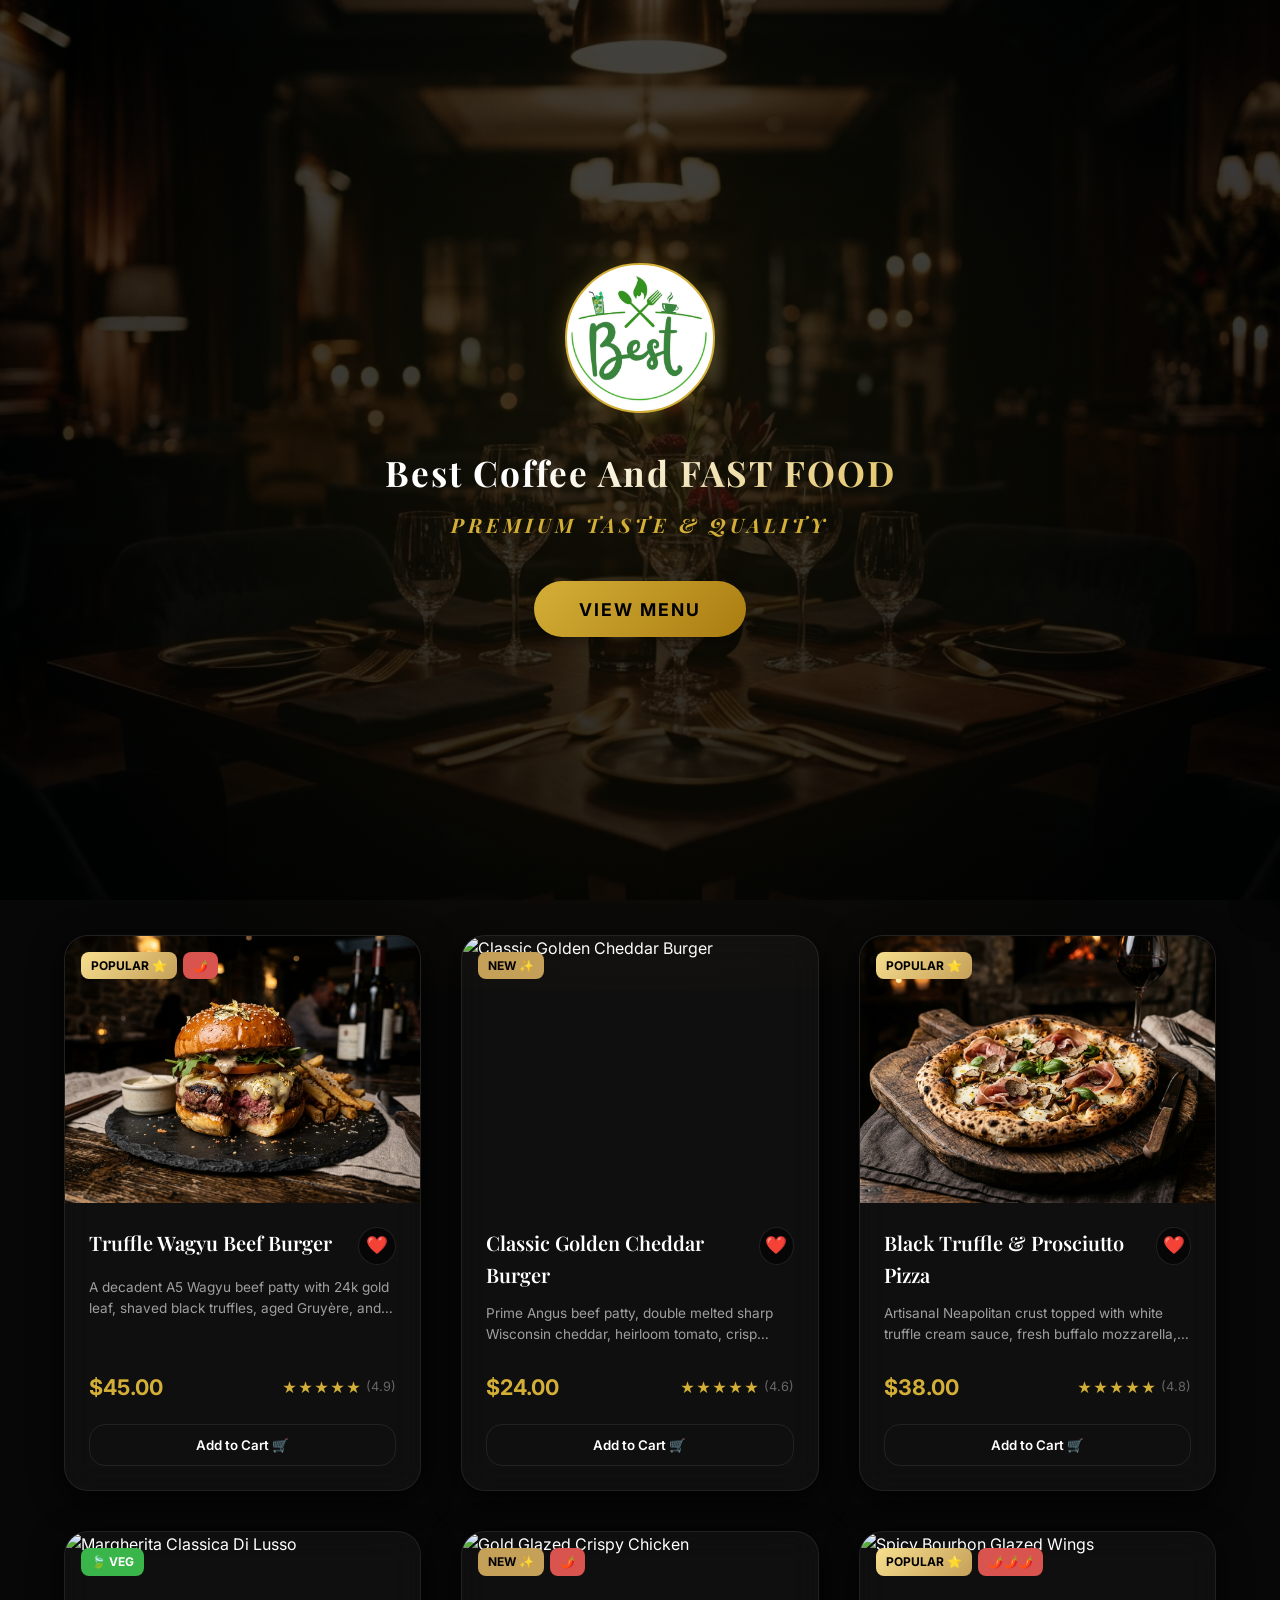
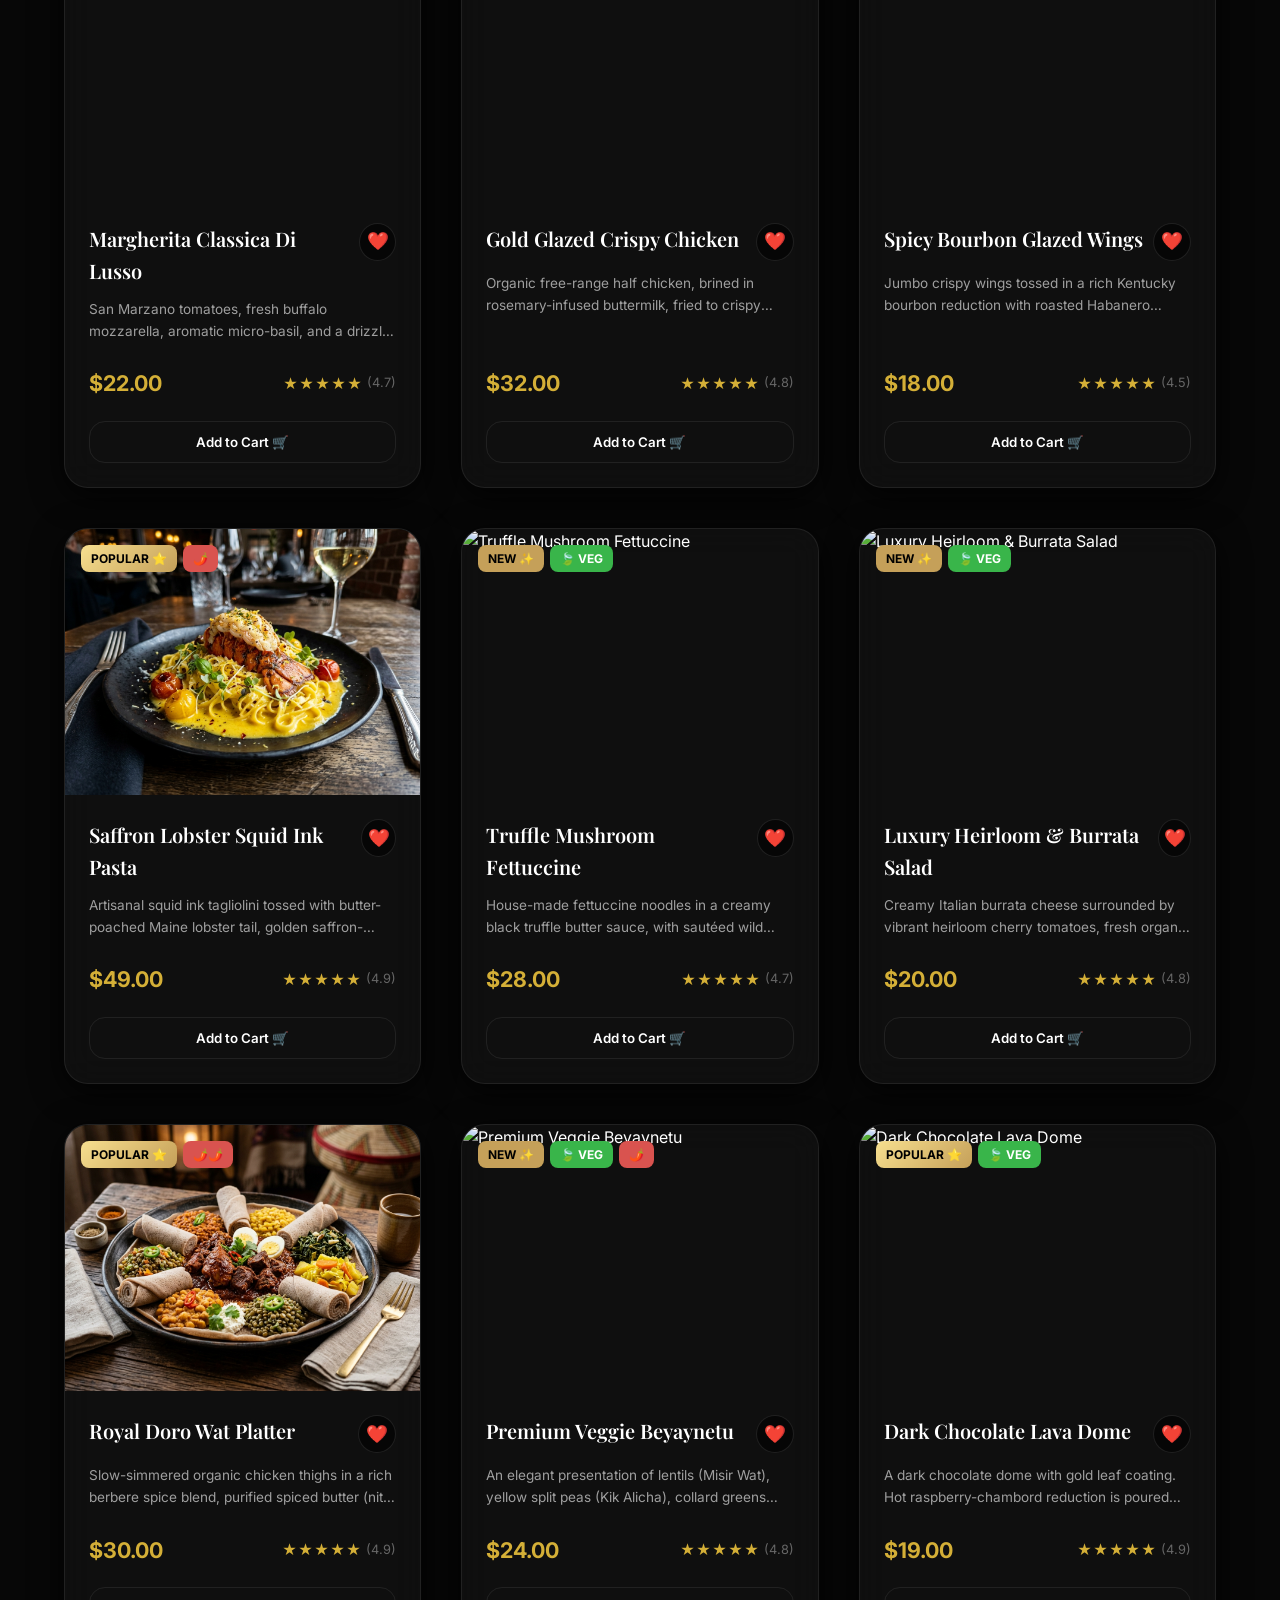
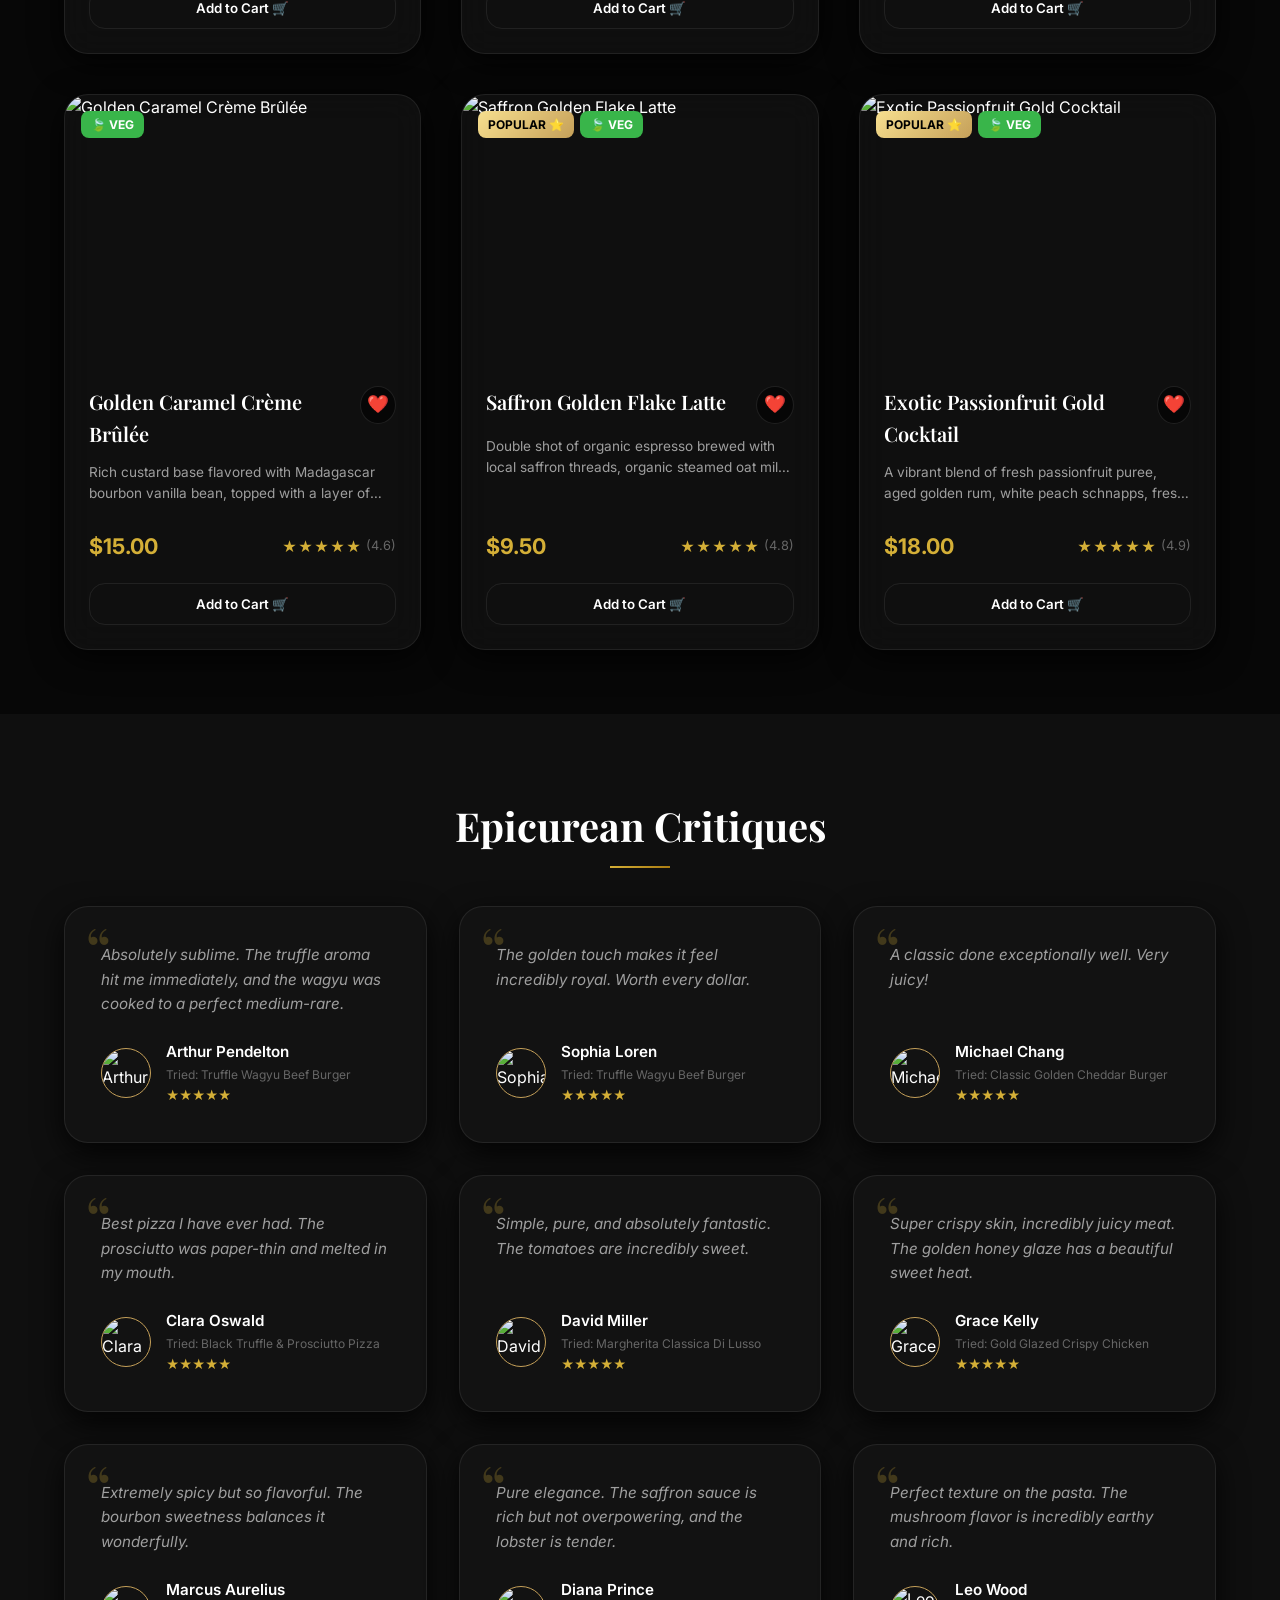
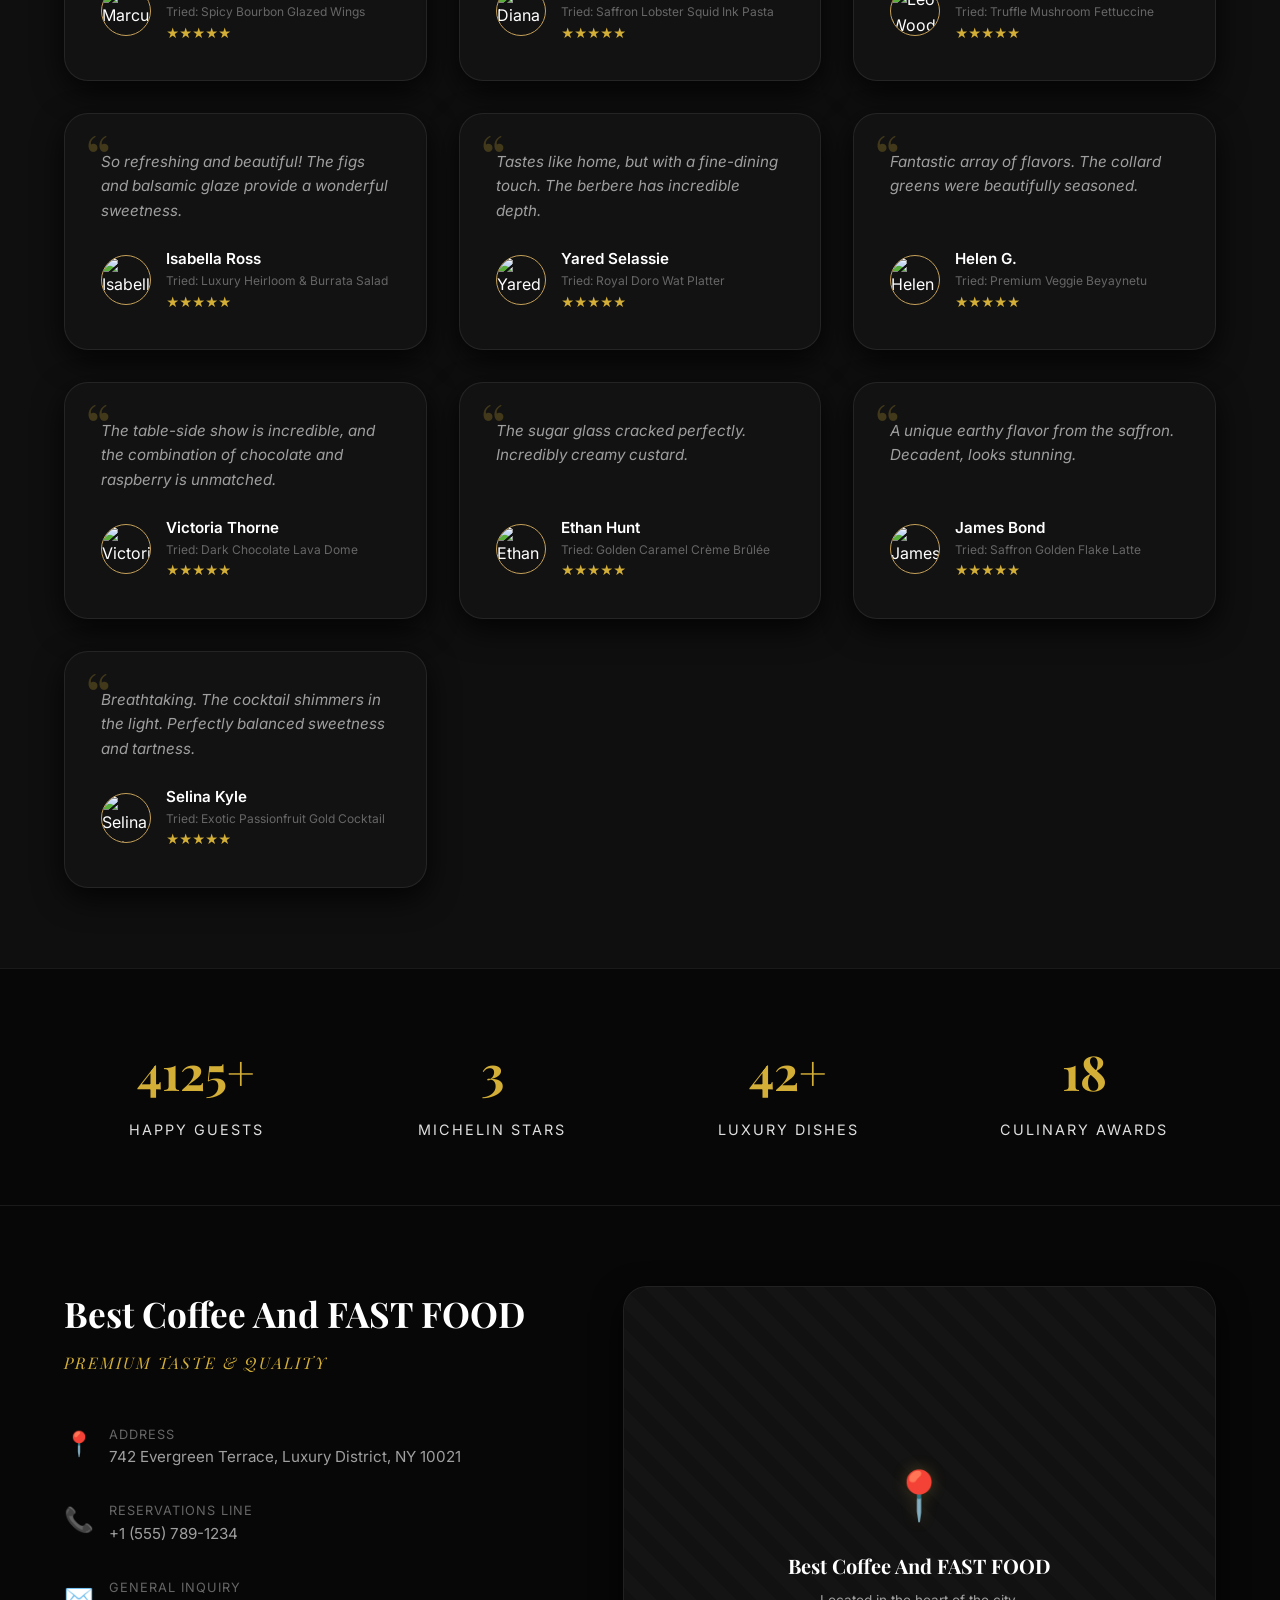
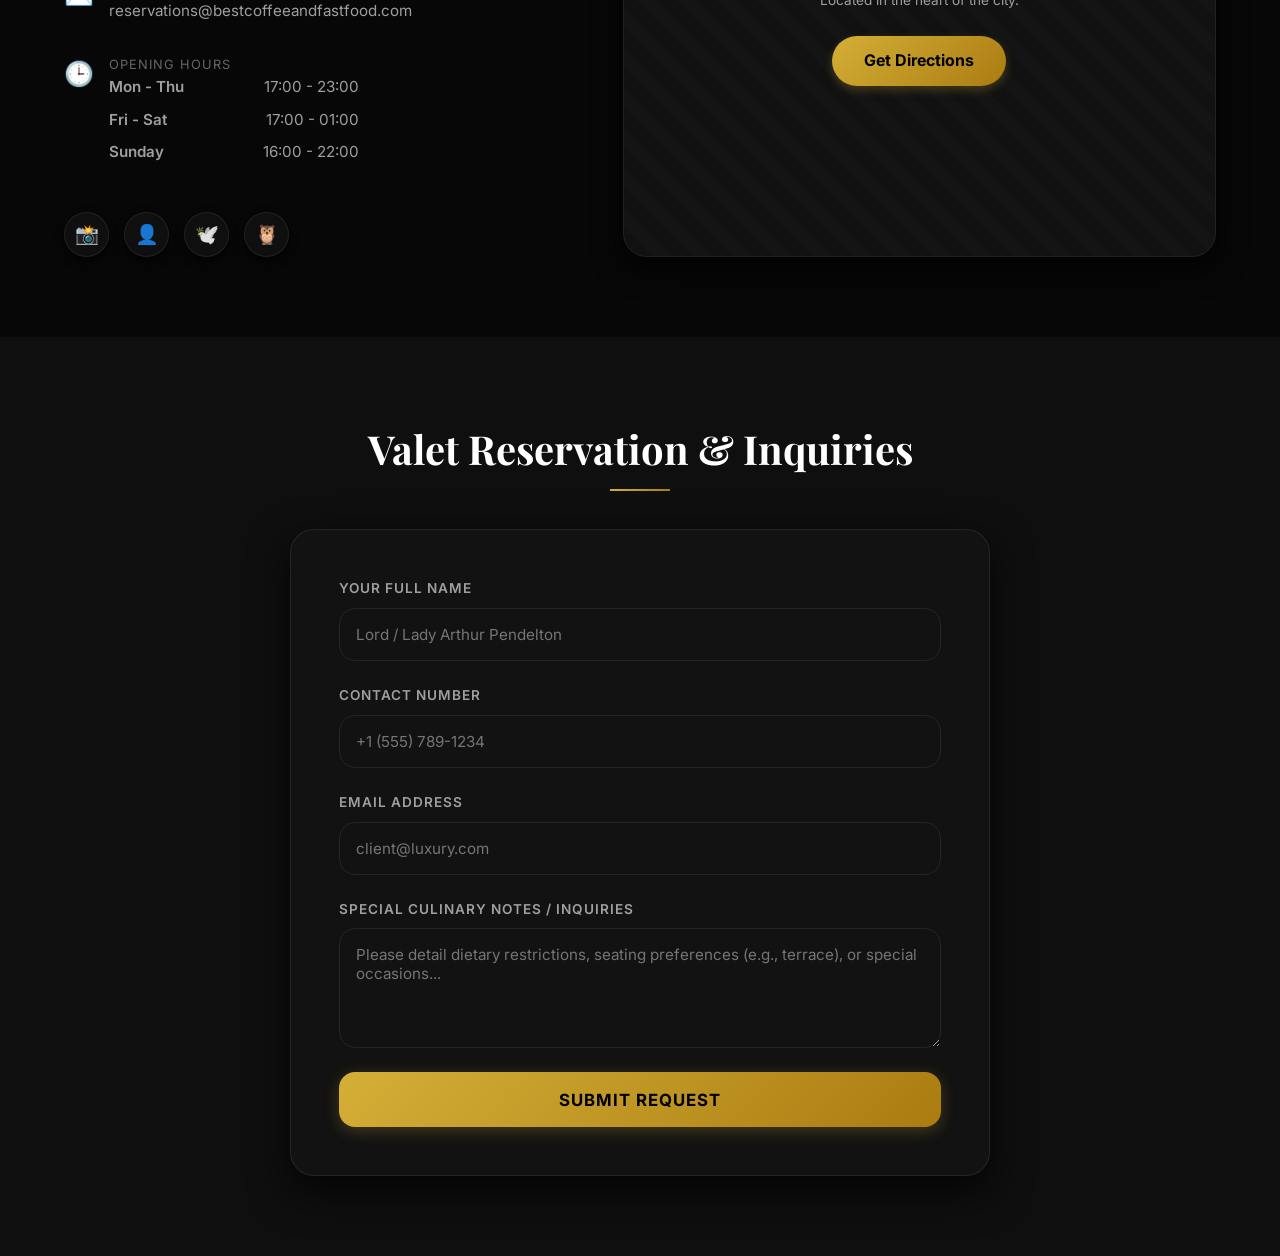
==== commit bde9050a: "update" ====
--- a/index.html
+++ b/index.html
@@ -18,9 +18,9 @@
     <div class="welcome-ambient-glow"></div>
     <div class="welcome-content">
       <img class="welcome-logo" src="images/logo.jpg" alt="L'Ambroisie Logo">
-      <h1 class="welcome-title" style="font-size: 2.2rem;">Best Coffee And FAST FOOD</h1>
-      <h2 class="welcome-subtitle">Premium Taste & Quality</h2>
-      <button id="enter-menu-btn" class="welcome-btn" aria-label="Enter Digital Menu">View Menu</button>
+      <h1 class="welcome-title" style="font-size: 2.2rem;" data-i18n="welcome_title">Best Coffee And FAST FOOD</h1>
+      <h2 class="welcome-subtitle" data-i18n="welcome_subtitle">Premium Taste & Quality</h2>
+      <button id="enter-menu-btn" class="welcome-btn" aria-label="Enter Digital Menu" data-i18n="view_menu">View Menu</button>
     </div>
   </div>
 
@@ -28,23 +28,37 @@
   <header id="main-header">
     <div class="brand-container">
       <img class="header-logo" src="images/logo.jpg" alt="L'Ambroisie Logo">
-      <span class="header-title" style="font-size: 1.15rem;">Best Coffee And FAST FOOD</span>
+      <span class="header-title" style="font-size: 1.15rem;" data-i18n="welcome_title">Best Coffee And FAST FOOD</span>
     </div>
     
     <nav class="nav-menu" id="nav-menu">
       <ul class="nav-links">
-        <li><a href="#hero-showcase">Welcome</a></li>
-        <li><a href="#menu-section">Our Menu</a></li>
-        <li><a href="#reviews-section">Critiques</a></li>
-        <li><a href="#info-section">L'Atelier</a></li>
-        <li><a href="#contact-section">Reservations</a></li>
+        <li><a href="#hero-showcase" data-i18n="nav_welcome">Welcome</a></li>
+        <li><a href="#menu-section" data-i18n="nav_menu">Our Menu</a></li>
+        <li><a href="#reviews-section" data-i18n="nav_critiques">Critiques</a></li>
+        <li><a href="#info-section" data-i18n="nav_atelier">L'Atelier</a></li>
+        <li><a href="#contact-section" data-i18n="nav_reservations">Reservations</a></li>
       </ul>
     </nav>
 
     <div class="header-actions">
+      <!-- Active Table Badge -->
+      <span id="active-table-badge" class="active-table-badge"></span>
+
+      <!-- Language Selector -->
+      <select id="lang-select" class="lang-select-dropdown" aria-label="Select Language">
+        <option value="en">🇬🇧 EN</option>
+        <option value="am">🇪🇹 አማ</option>
+        <option value="om">🇪🇹 ORO</option>
+        <option value="ar">🇸🇦 عرب</option>
+      </select>
+
       <!-- Theme toggle -->
       <button class="action-btn" id="theme-toggle" aria-label="Switch Theme">☀️</button>
       
+      <!-- QR Scanner Camera Trigger -->
+      <button class="action-btn" id="qr-scan-btn" aria-label="Scan QR Code">📷</button>
+
       <!-- QR Trigger -->
       <button class="action-btn" id="qr-toggle-btn" aria-label="Show QR Code">📱</button>
 
@@ -65,24 +79,24 @@
 
   <!-- 3. Hero Section (Slides / Showcase) -->
   <section id="hero-showcase">
-    <h2 class="hero-showcase-title" style="font-size: 3rem;">Best Coffee And FAST FOOD</h2>
-    <span class="hero-showcase-subtitle">Premium Taste & Quality</span>
+    <h2 class="hero-showcase-title" style="font-size: 3rem;" data-i18n="welcome_title">Best Coffee And FAST FOOD</h2>
+    <span class="hero-showcase-subtitle" data-i18n="welcome_subtitle">Premium Taste & Quality</span>
   </section>
 
   <!-- 4. Main Menu & Category Section -->
   <section id="menu-section" class="menu-section">
-    <h2 class="section-title">Chef's Selection</h2>
+    <h2 class="section-title" data-i18n="chefs_selection">Chef's Selection</h2>
     
     <!-- Controls (Search and Filters trigger) -->
     <div class="menu-controls">
       <div class="search-box-container">
         <button class="search-icon-btn" aria-label="Search Submit">🔍</button>
-        <input class="search-input" type="text" id="search-input" placeholder="Search by name, description, ingredients...">
+        <input class="search-input" type="text" id="search-input" placeholder="Search by name, description, ingredients..." data-i18n-placeholder="search_placeholder">
         <button class="search-clear" id="search-clear" aria-label="Clear Search">&times;</button>
       </div>
       
       <button class="filter-btn-trigger" id="filter-toggle-btn">
-        <span>Filters</span> ⚙️
+        <span data-i18n="filters_btn">Filters</span> ⚙️
       </button>
     </div>
 
@@ -101,7 +115,7 @@
 
   <!-- 5. Reviews Critiques Section -->
   <section id="reviews-section" class="reviews-section">
-    <h2 class="section-title">Epicurean Critiques</h2>
+    <h2 class="section-title" data-i18n="epicurean_critiques">Epicurean Critiques</h2>
     <div class="reviews-carousel" id="reviews-carousel">
       <!-- Rendered dynamically -->
     </div>
@@ -111,19 +125,19 @@
   <section id="counters-section" class="counters-section">
     <div class="counter-card">
       <div class="counter-val-wrapper"><span class="counter-val" data-target="15000">0</span>+</div>
-      <div class="counter-label">Happy Guests</div>
+      <div class="counter-label" data-i18n="happy_guests">Happy Guests</div>
     </div>
     <div class="counter-card">
       <div class="counter-val-wrapper"><span class="counter-val" data-target="3">0</span></div>
-      <div class="counter-label">Michelin Stars</div>
+      <div class="counter-label" data-i18n="michelin_stars">Michelin Stars</div>
     </div>
     <div class="counter-card">
       <div class="counter-val-wrapper"><span class="counter-val" data-target="42">0</span>+</div>
-      <div class="counter-label">Luxury Dishes</div>
+      <div class="counter-label" data-i18n="luxury_dishes">Luxury Dishes</div>
     </div>
     <div class="counter-card">
       <div class="counter-val-wrapper"><span class="counter-val" data-target="18">0</span></div>
-      <div class="counter-label">Culinary Awards</div>
+      <div class="counter-label" data-i18n="culinary_awards">Culinary Awards</div>
     </div>
   </section>
 
@@ -132,14 +146,14 @@
     <div class="info-grid">
       <div class="info-details-column">
         <div class="info-header">
-          <h3 class="info-restaurant-name">Best Coffee And FAST FOOD</h3>
-          <span class="info-restaurant-tagline">Premium Taste & Quality</span>
+          <h3 class="info-restaurant-name" data-i18n="atelier_title">Best Coffee And FAST FOOD</h3>
+          <span class="info-restaurant-tagline" data-i18n="atelier_tagline">Premium Taste & Quality</span>
         </div>
 
         <div class="info-item">
           <div class="info-icon">📍</div>
           <div class="info-text">
-            <span class="info-label">Address</span>
+            <span class="info-label" data-i18n="label_address">Address</span>
             <span class="info-val">742 Evergreen Terrace, Luxury District, NY 10021</span>
           </div>
         </div>
@@ -147,7 +161,7 @@
         <div class="info-item">
           <div class="info-icon">📞</div>
           <div class="info-text">
-            <span class="info-label">Reservations Line</span>
+            <span class="info-label" data-i18n="label_reservations">Reservations Line</span>
             <span class="info-val">+1 (555) 789-1234</span>
           </div>
         </div>
@@ -155,15 +169,15 @@
         <div class="info-item">
           <div class="info-icon">✉️</div>
           <div class="info-text">
-            <span class="info-label">General Inquiry</span>
-            <span class="info-val">reservations@lambroisie-luxury.com</span>
+            <span class="info-label" data-i18n="label_inquiry">General Inquiry</span>
+            <span class="info-val">reservations@bestcoffeeandfastfood.com</span>
           </div>
         </div>
 
         <div class="info-item">
           <div class="info-icon">🕒</div>
           <div class="info-text">
-            <span class="info-label">Opening Hours</span>
+            <span class="info-label" data-i18n="label_hours">Opening Hours</span>
             <div class="hours-list">
               <div class="hours-row"><span>Mon - Thu</span> <span>17:00 - 23:00</span></div>
               <div class="hours-row"><span>Fri - Sat</span> <span>17:00 - 01:00</span></div>
@@ -185,9 +199,9 @@
         <div class="map-placeholder-bg"></div>
         <div class="map-content">
           <div class="map-marker">📍</div>
-          <h4 class="map-location-title">Best Coffee And FAST FOOD</h4>
-          <p class="map-location-desc">Located in the heart of the city.</p>
-          <a href="https://maps.google.com" target="_blank" rel="noopener noreferrer" class="directions-btn">Get Directions</a>
+          <h4 class="map-location-title" data-i18n="atelier_title">Best Coffee And FAST FOOD</h4>
+          <p class="map-location-desc" data-i18n="map_location_desc">Located in the heart of the city.</p>
+          <a href="https://maps.google.com" target="_blank" rel="noopener noreferrer" class="directions-btn" data-i18n="directions_btn">Get Directions</a>
         </div>
       </div>
     </div>
@@ -195,30 +209,30 @@
 
   <!-- 8. Reservation Form Section -->
   <section id="contact-section" class="contact-section">
-    <h2 class="section-title">Valet Reservation & Inquiries</h2>
+    <h2 class="section-title" data-i18n="valet_title">Valet Reservation & Inquiries</h2>
     <div class="contact-container">
       <form id="contact-form" novalidate>
         <div class="form-group">
-          <label class="form-label" for="contact-name">Your Full Name</label>
+          <label class="form-label" for="contact-name" data-i18n="form_name">Your Full Name</label>
           <input class="form-input" type="text" id="contact-name" placeholder="Lord / Lady Arthur Pendelton" required>
         </div>
 
         <div class="form-group">
-          <label class="form-label" for="contact-phone">Contact Number</label>
+          <label class="form-label" for="contact-phone" data-i18n="form_phone">Contact Number</label>
           <input class="form-input" type="tel" id="contact-phone" placeholder="+1 (555) 789-1234" required>
         </div>
 
         <div class="form-group">
-          <label class="form-label" for="contact-email">Email Address</label>
+          <label class="form-label" for="contact-email" data-i18n="form_email">Email Address</label>
           <input class="form-input" type="email" id="contact-email" placeholder="client@luxury.com" required>
         </div>
 
         <div class="form-group">
-          <label class="form-label" for="contact-message">Special Culinary Notes / Inquiries</label>
+          <label class="form-label" for="contact-message" data-i18n="form_message">Special Culinary Notes / Inquiries</label>
           <textarea class="form-input" id="contact-message" placeholder="Please detail dietary restrictions, seating preferences (e.g., terrace), or special occasions..." required></textarea>
         </div>
 
-        <button class="submit-btn" type="submit">Submit Request</button>
+        <button class="submit-btn" type="submit" data-i18n="form_submit">Submit Request</button>
       </form>
     </div>
   </section>
@@ -227,7 +241,7 @@
   <div class="overlay" id="cart-overlay"></div>
   <div class="drawer" id="cart-drawer">
     <div class="drawer-header">
-      <h3 class="drawer-title">Selected Delicacies</h3>
+      <h3 class="drawer-title" data-i18n="cart_title">Selected Delicacies</h3>
       <button class="drawer-close" id="close-cart-btn" aria-label="Close Cart">&times;</button>
     </div>
     <div class="drawer-body">
@@ -237,24 +251,24 @@
     </div>
     <div class="drawer-footer">
       <div class="cart-summary-row">
-        <span>Subtotal</span>
+        <span data-i18n="cart_subtotal">Subtotal</span>
         <span id="cart-subtotal">$0.00</span>
       </div>
       <div class="cart-summary-row">
-        <span>V.A.T (10%)</span>
+        <span data-i18n="cart_tax">V.A.T (10%)</span>
         <span id="cart-tax">$0.00</span>
       </div>
       <div class="cart-summary-row">
-        <span>Service Charge (5%)</span>
+        <span data-i18n="cart_service">Service Charge (5%)</span>
         <span id="cart-service">$0.00</span>
       </div>
       <div class="cart-summary-row grand-total">
-        <span>Total Sum</span>
+        <span data-i18n="cart_total">Total Sum</span>
         <span id="cart-total">$0.00</span>
       </div>
       <div class="cart-drawer-buttons">
-        <button class="cart-btn clear-btn" id="clear-cart-btn">Clear</button>
-        <button class="cart-btn checkout-btn" id="checkout-btn">Checkout</button>
+        <button class="cart-btn clear-btn" id="clear-cart-btn" data-i18n="cart_clear">Clear</button>
+        <button class="cart-btn checkout-btn" id="checkout-btn" data-i18n="cart_checkout">Checkout</button>
       </div>
     </div>
   </div>
@@ -263,13 +277,13 @@
   <div class="overlay" id="filter-overlay"></div>
   <div class="drawer" id="filter-drawer">
     <div class="drawer-header">
-      <h3 class="drawer-title">Refine Selection</h3>
+      <h3 class="drawer-title" data-i18n="filter_title">Refine Selection</h3>
       <button class="drawer-close" id="close-filter-btn" aria-label="Close Filters">&times;</button>
     </div>
     <div class="drawer-body">
       <!-- Price Limit -->
       <div class="filter-group">
-        <h4 class="filter-group-title">Maximum Budget</h4>
+        <h4 class="filter-group-title" data-i18n="filter_budget">Maximum Budget</h4>
         <div class="price-slider-container">
           <input class="range-input" type="range" id="filter-price-slider" min="5" max="60" value="60">
           <div class="price-range-info">
@@ -281,12 +295,12 @@
 
       <!-- Specific Badges -->
       <div class="filter-group">
-        <h4 class="filter-group-title">Dietary & Style</h4>
+        <h4 class="filter-group-title" data-i18n="filter_diet">Dietary & Style</h4>
         
         <div class="toggle-item">
           <div class="toggle-label">
-            <span class="toggle-label-title">Vegetarian</span>
-            <span class="toggle-label-desc">Only display plant-based creations</span>
+            <span class="toggle-label-title" data-i18n="filter_veg_title">Vegetarian</span>
+            <span class="toggle-label-desc" data-i18n="filter_veg_desc">Only display plant-based creations</span>
           </div>
           <label class="switch">
             <input type="checkbox" id="filter-veg">
@@ -296,8 +310,8 @@
 
         <div class="toggle-item">
           <div class="toggle-label">
-            <span class="toggle-label-title">Spicy Pleasures</span>
-            <span class="toggle-label-desc">Include dishes with spice profiles</span>
+            <span class="toggle-label-title" data-i18n="filter_spicy_title">Spicy Pleasures</span>
+            <span class="toggle-label-desc" data-i18n="filter_spicy_desc">Include dishes with spice profiles</span>
           </div>
           <label class="switch">
             <input type="checkbox" id="filter-spicy">
@@ -307,8 +321,8 @@
 
         <div class="toggle-item">
           <div class="toggle-label">
-            <span class="toggle-label-title">Michelin Popular</span>
-            <span class="toggle-label-desc">Popular guest recommendations</span>
+            <span class="toggle-label-title" data-i18n="filter_popular_title">Michelin Popular</span>
+            <span class="toggle-label-desc" data-i18n="filter_popular_desc">Popular guest recommendations</span>
           </div>
           <label class="switch">
             <input type="checkbox" id="filter-popular">
@@ -318,8 +332,8 @@
 
         <div class="toggle-item">
           <div class="toggle-label">
-            <span class="toggle-label-title">New Arrivals</span>
-            <span class="toggle-label-desc">Freshly prepared creations</span>
+            <span class="toggle-label-title" data-i18n="filter_new_title">New Arrivals</span>
+            <span class="toggle-label-desc" data-i18n="filter_new_desc">Freshly prepared creations</span>
           </div>
           <label class="switch">
             <input type="checkbox" id="filter-new">
@@ -330,8 +344,8 @@
     </div>
     <div class="drawer-footer">
       <div class="cart-drawer-buttons">
-        <button class="cart-btn clear-btn" id="reset-filters-btn">Reset</button>
-        <button class="cart-btn checkout-btn" id="apply-filters-btn">Apply</button>
+        <button class="cart-btn clear-btn" id="reset-filters-btn" data-i18n="filter_reset">Reset</button>
+        <button class="cart-btn checkout-btn" id="apply-filters-btn" data-i18n="filter_apply">Apply</button>
       </div>
     </div>
   </div>
@@ -357,24 +371,24 @@
 
           <div class="modal-specs">
             <div class="spec-item">
-              <span class="spec-label">Est. Calories</span>
+              <span class="spec-label" data-i18n="modal_calories">Est. Calories</span>
               <span class="spec-val" id="modal-calories">000 kcal</span>
             </div>
             <div class="spec-item">
-              <span class="spec-label">Cooking Time</span>
+              <span class="spec-label" data-i18n="modal_time">Cooking Time</span>
               <span class="spec-val" id="modal-time">00 min</span>
             </div>
           </div>
 
           <div class="modal-lists">
             <div>
-              <h4 class="modal-list-title">Ingredients</h4>
+              <h4 class="modal-list-title" data-i18n="modal_ingredients">Ingredients</h4>
               <ul id="modal-ingredients">
                 <!-- Rendered dynamically -->
               </ul>
             </div>
-            <div>
-              <h4 class="modal-list-title">Allergens</h4>
+             <div>
+              <h4 class="modal-list-title" data-i18n="modal_allergens">Allergens</h4>
               <ul id="modal-allergens">
                 <!-- Rendered dynamically -->
               </ul>
@@ -388,12 +402,11 @@
               <span class="modal-qty-val" id="modal-qty-val">1</span>
               <button class="modal-qty-btn" id="modal-inc-qty">+</button>
             </div>
-            <button class="modal-add-btn" id="modal-add-cart-btn">Add to Selection</button>
-          </div>
-
-          <!-- Customer Reviews section -->
-          <div class="modal-reviews-section">
-            <h4 class="modal-reviews-title">Gastronomic Appraisals</h4>
+             <button class="modal-add-btn" id="modal-add-cart-btn" data-i18n="modal_add_selection">Add to Selection</button>
+          </div>
+
+           <div class="modal-reviews-section">
+            <h4 class="modal-reviews-title" data-i18n="modal_appraisals">Gastronomic Appraisals</h4>
             <div class="modal-reviews-list" id="modal-reviews-list">
               <!-- Rendered dynamically -->
             </div>
@@ -408,8 +421,8 @@
   <div class="modal-container" id="qr-modal" style="max-width: 400px;">
     <button class="modal-close-btn" id="close-qr-btn" aria-label="Close QR Modal">&times;</button>
     <div class="qr-modal-body">
-      <h3 class="modal-title">Mobile Menu Sync</h3>
-      <p class="qr-desc" style="margin-top: 0.5rem;">Scan with your mobile camera to take Best Coffee And FAST FOOD with you.</p>
+      <h3 class="modal-title" data-i18n="qr_title">Mobile Menu Sync</h3>
+      <p class="qr-desc" style="margin-top: 0.5rem;" data-i18n="qr_desc">Scan with your mobile camera to take Best Coffee And FAST FOOD with you.</p>
       
       <!-- Premium inline golden SVG QR Code -->
       <div class="qr-code-wrapper">
@@ -434,13 +447,61 @@
   <!-- 14. Floating UI controls -->
   <button class="scroll-top-btn" id="scroll-top-btn" aria-label="Scroll back to top">▲</button>
 
+  <!-- 15. QR Code Camera Scanner Modal -->
+  <div class="modal-overlay" id="scanner-overlay"></div>
+  <div class="modal-container" id="scanner-modal" style="max-width: 480px;">
+    <button class="modal-close-btn" id="close-scanner-btn" aria-label="Close ScannerModal">&times;</button>
+    <div class="qr-modal-body">
+      <h3 class="modal-title" data-i18n="qr_scanner_title">QR Code Scanner</h3>
+      <p class="qr-desc" style="margin-top: 0.5rem;" data-i18n="qr_scanner_desc">Scan a table QR code, menu link, or tracking ID using your camera.</p>
+      
+      <!-- Scanner reader window viewport -->
+      <div id="qr-reader" style="width: 100%; border-radius: 12px; overflow: hidden; background: #0c0c0c; border: 1px solid var(--border-color); margin-top: 1.5rem;"></div>
+      
+      <div id="scanner-error" class="scanner-error" style="color: #d9534f; margin-top: 1rem; font-size: 0.85rem; font-weight: 500;"></div>
+    </div>
+  </div>
+
+  <!-- 16. Order Tracking Status Modal -->
+  <div class="modal-overlay" id="tracking-overlay"></div>
+  <div class="modal-container" id="tracking-modal" style="max-width: 450px;">
+    <button class="modal-close-btn" id="close-tracking-btn" aria-label="Close Tracking Modal">&times;</button>
+    <div class="qr-modal-body">
+      <h3 class="modal-title" data-i18n="tracking_title">Order Tracking</h3>
+      <p class="qr-desc" style="margin-top: 0.5rem;" data-i18n="tracking_desc">Track the real-time preparation status of your delicacies.</p>
+      
+      <div class="tracking-card" style="width: 100%; text-align: left; background: var(--bg-glass-card); border: 1px solid var(--border-color); padding: 1.5rem; border-radius: var(--border-radius-md); margin-top: 1.5rem; display: flex; flex-direction: column; gap: 12px;">
+        <div style="display: flex; justify-content: space-between; border-bottom: 1px solid var(--border-color); padding-bottom: 8px;">
+          <span style="font-weight: 600; color: var(--text-secondary);">Order ID</span>
+          <span id="tracking-order-id" style="font-family: monospace; font-weight: 700; color: var(--gold-primary);">#000000</span>
+        </div>
+        <div style="display: flex; justify-content: space-between; border-bottom: 1px solid var(--border-color); padding-bottom: 8px;">
+          <span style="font-weight: 600; color: var(--text-secondary);" data-i18n="tracking_table">Table</span>
+          <span id="tracking-table-num" style="font-weight: 700;">N/A</span>
+        </div>
+        <div style="display: flex; justify-content: space-between; border-bottom: 1px solid var(--border-color); padding-bottom: 8px;">
+          <span style="font-weight: 600; color: var(--text-secondary);" data-i18n="tracking_status">Status</span>
+          <span id="tracking-status-text" style="font-weight: 700; color: var(--gold-primary);">Preparing...</span>
+        </div>
+        <div style="display: flex; justify-content: space-between;">
+          <span style="font-weight: 600; color: var(--text-secondary);" data-i18n="tracking_eta">Est. Delivery</span>
+          <span id="tracking-eta-text" style="font-weight: 700;">15 min</span>
+        </div>
+      </div>
+    </div>
+  </div>
+
   <!-- JS Scripts inclusion (Dependencies first) -->
+  <script src="https://unpkg.com/html5-qrcode"></script>
   <script src="js/menu-data.js"></script>
   <script src="js/storage.js"></script>
   <script src="js/theme.js"></script>
   <script src="js/cart.js"></script>
   <script src="js/search.js"></script>
   <script src="js/filter.js"></script>
+  <script src="js/scanner.js"></script>
   <script src="js/app.js"></script>
+  <!-- languages.js MUST load after app.js so App object is defined -->
+  <script src="js/languages.js"></script>
 </body>
 </html>
--- a/css/style.css
+++ b/css/style.css
@@ -2023,3 +2023,114 @@
   font-size: 0.9rem;
   font-weight: 500;
 }
+
+/* Active Table Badge in Header */
+.active-table-badge {
+  background: var(--gold-glow);
+  border: 1px solid var(--gold-primary);
+  color: var(--gold-primary);
+  padding: 6px 12px;
+  border-radius: var(--border-radius-sm);
+  font-size: 0.8rem;
+  font-weight: 600;
+  letter-spacing: 1px;
+  display: none; /* Hidden by default, toggled in JS */
+}
+
+.active-table-badge.visible {
+  display: inline-block;
+}
+
+/* Language selector dropdown style */
+.lang-select-dropdown {
+  background: var(--bg-glass-card);
+  border: 1px solid var(--border-color);
+  color: var(--text-primary);
+  padding: 6px 10px;
+  border-radius: var(--border-radius-sm);
+  font-family: var(--font-sans);
+  font-size: 0.85rem;
+  font-weight: 600;
+  cursor: pointer;
+  transition: all 0.3s ease;
+}
+
+.lang-select-dropdown:hover {
+  border-color: var(--gold-primary);
+}
+
+.lang-select-dropdown option {
+  background-color: var(--bg-color);
+  color: var(--text-primary);
+}
+
+/* RTL Layout support for Arabic */
+html[dir="rtl"] {
+  direction: rtl;
+}
+
+html[dir="rtl"] body {
+  text-align: right;
+}
+
+html[dir="rtl"] .drawer {
+  left: 0;
+  right: auto;
+  transform: translateX(-100%);
+  border-right: 1px solid var(--border-color);
+  border-left: none;
+}
+
+html[dir="rtl"] .drawer.open {
+  transform: translateX(0);
+}
+
+html[dir="rtl"] .modal-close-btn {
+  left: 1.25rem;
+  right: auto;
+}
+
+html[dir="rtl"] .cart-item-remove-btn {
+  left: 12px;
+  right: auto;
+}
+
+html[dir="rtl"] #toast-container {
+  right: 2rem;
+  left: auto;
+}
+
+html[dir="rtl"] .filter-group-title {
+  border-right: 2px solid var(--gold-primary);
+  border-left: none;
+  padding-right: 8px;
+  padding-left: 0;
+}
+
+html[dir="rtl"] .modal-list-title {
+  border-right: 2px solid var(--gold-primary);
+  border-left: none;
+  padding-right: 6px;
+  padding-left: 0;
+}
+
+html[dir="rtl"] .spec-item {
+  border-left: 1px solid var(--border-color);
+  border-right: none;
+  padding-left: 15px;
+  padding-right: 0;
+}
+
+html[dir="rtl"] .spec-item:last-child {
+  border-left: none;
+}
+
+/* Fix flex margins in RTL */
+html[dir="rtl"] .brand-container {
+  flex-direction: row;
+}
+
+html[dir="rtl"] .header-actions {
+  flex-direction: row;
+}
+
